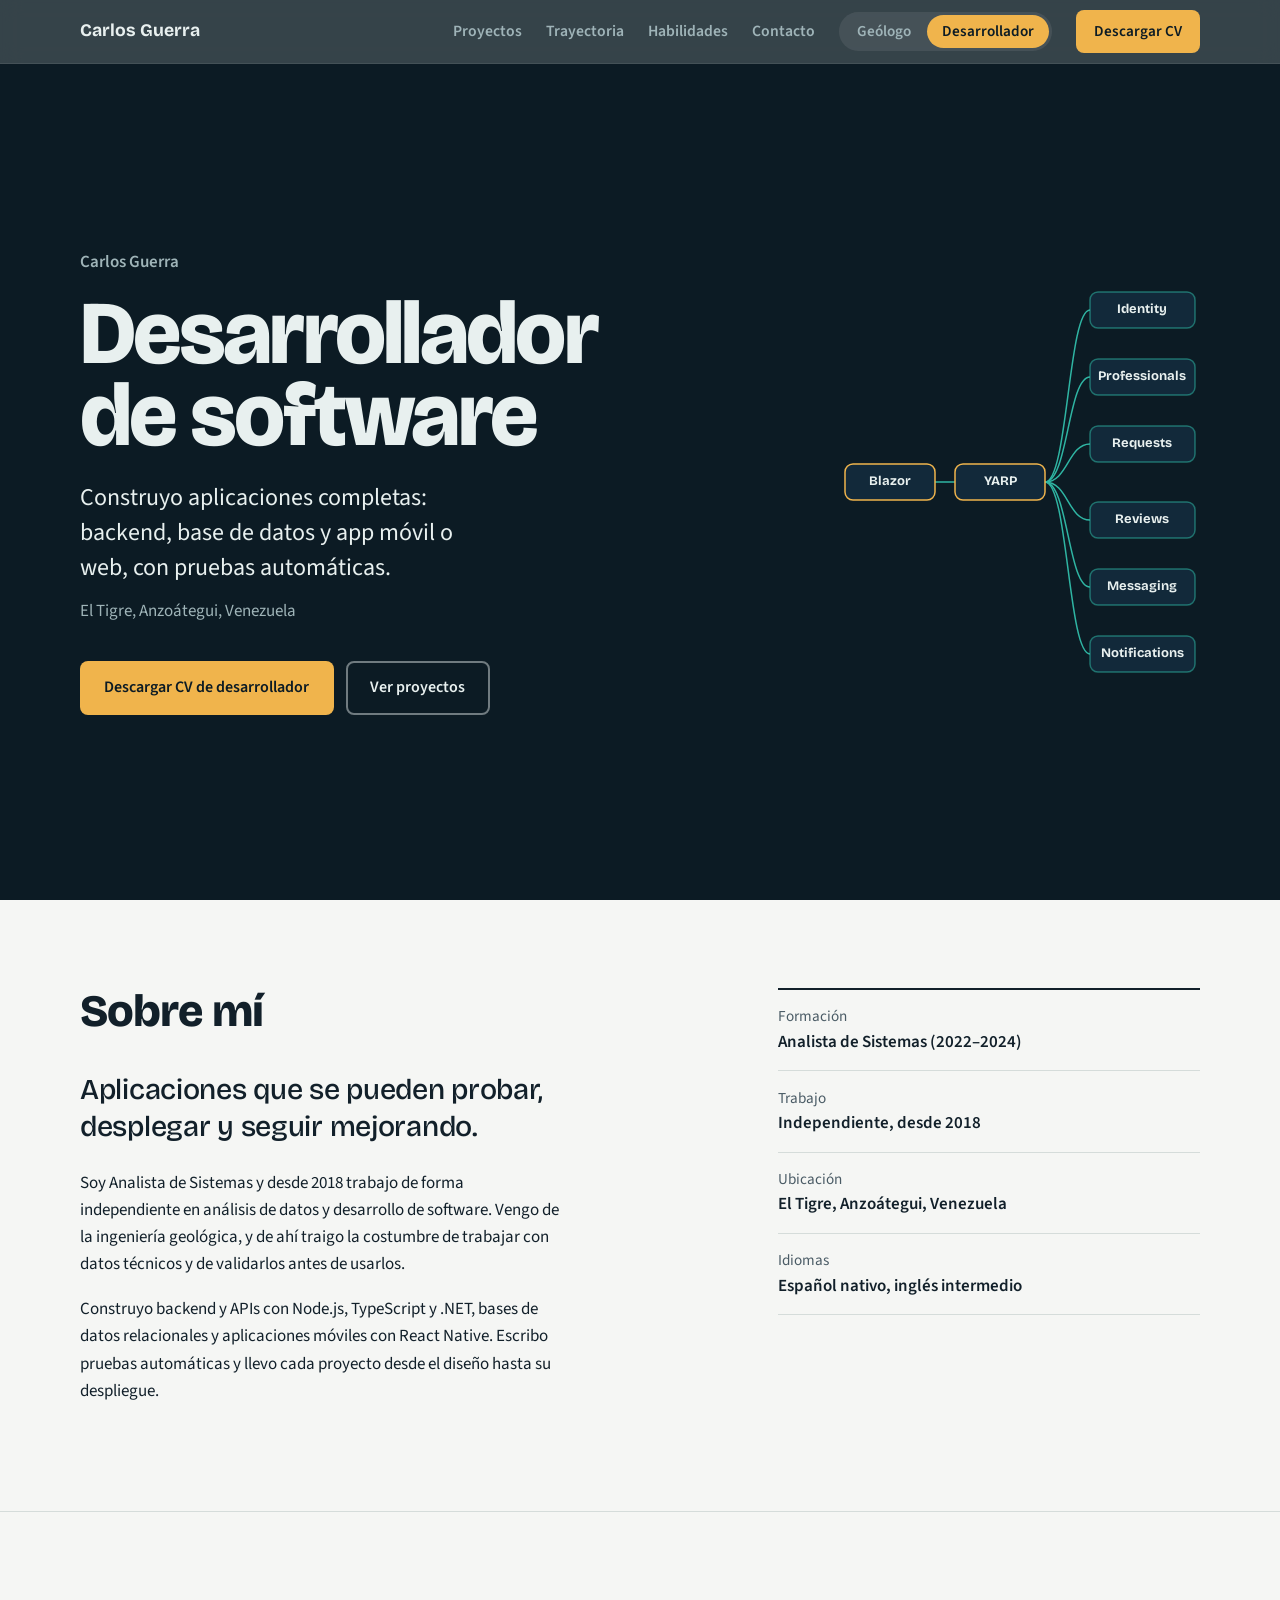
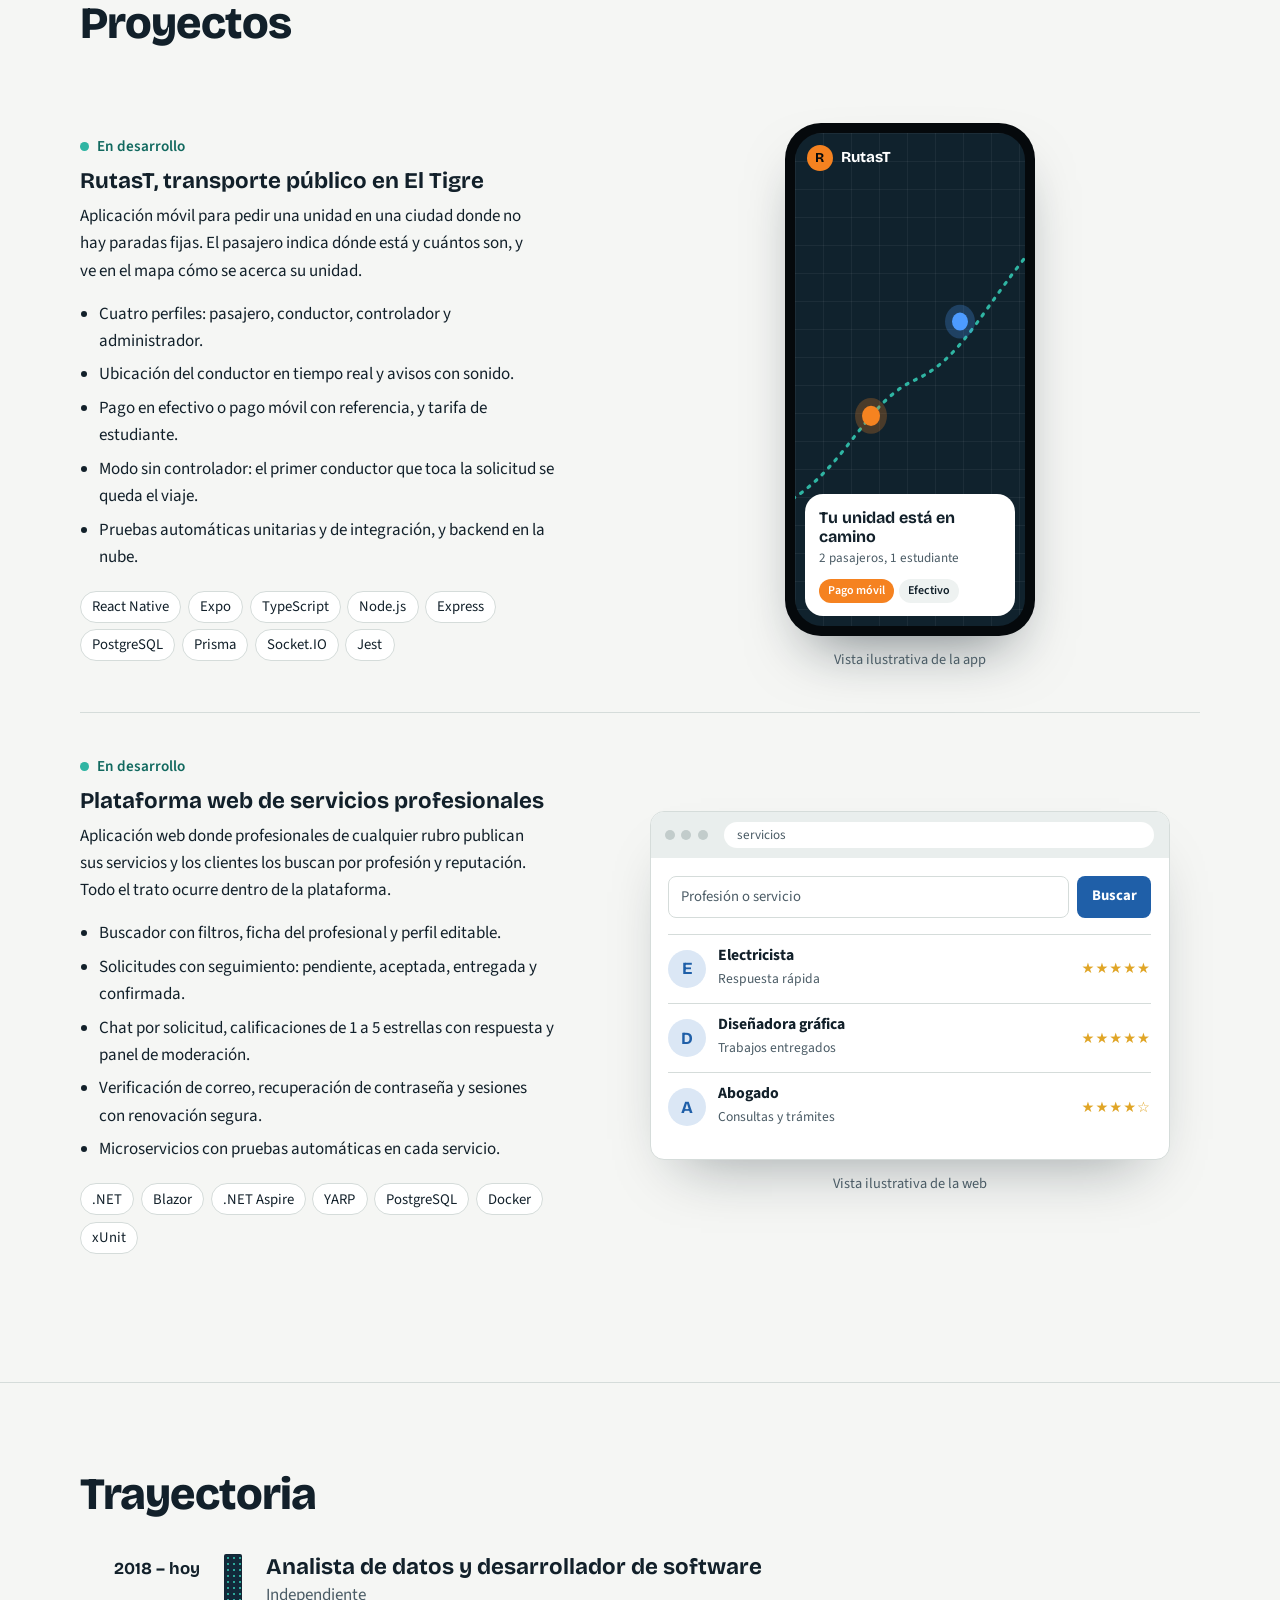
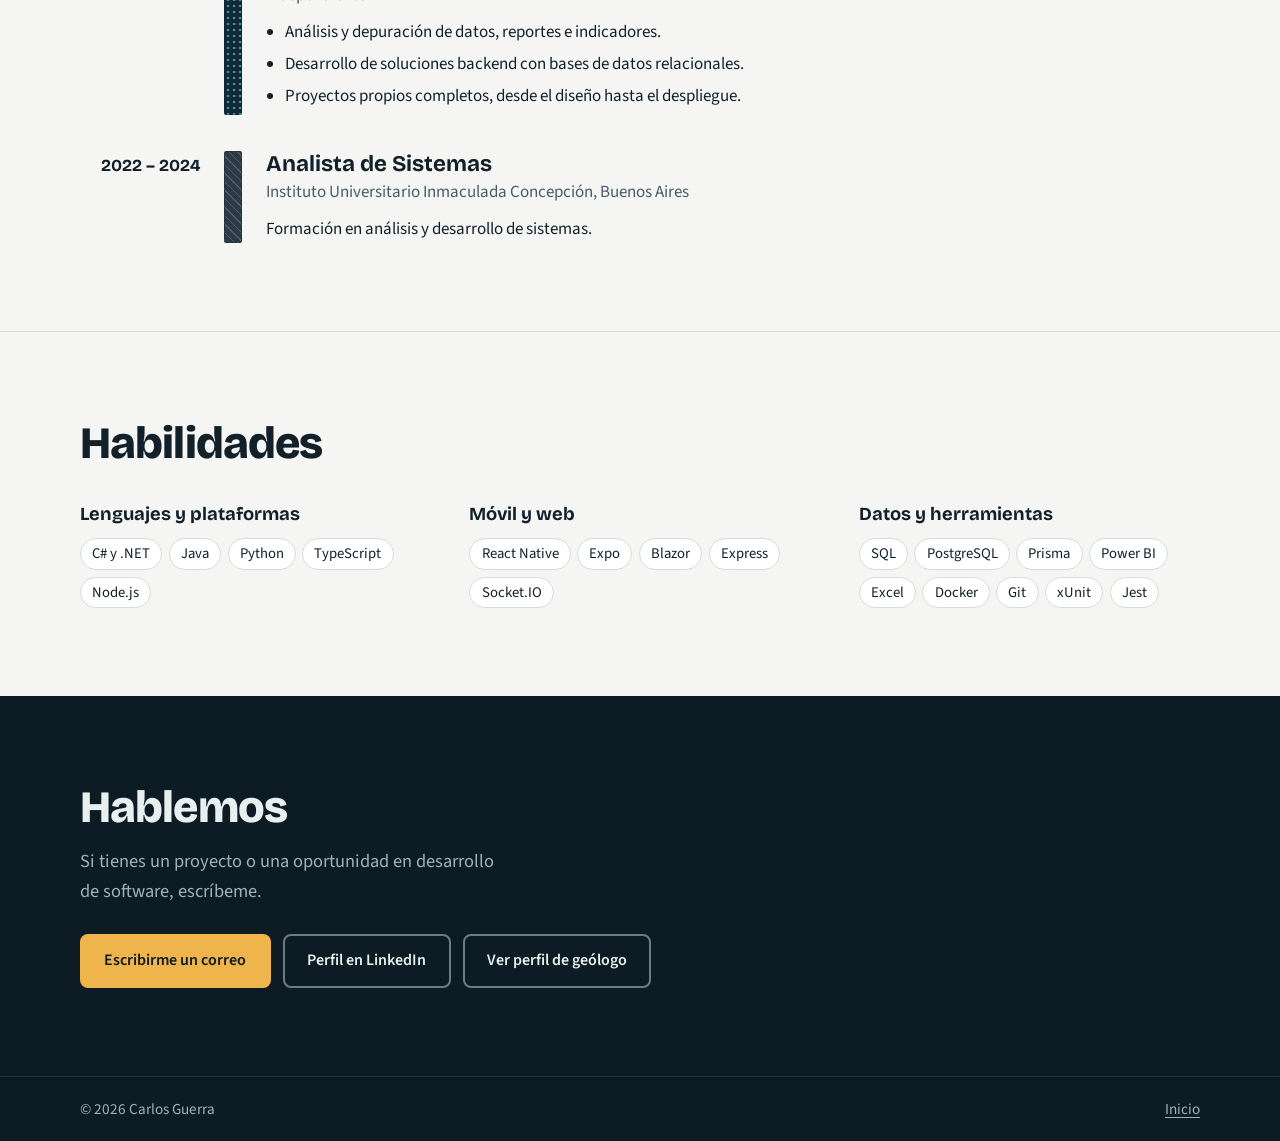
==== developer.html @ ad32f5cf "My site web" ====
<!DOCTYPE html>
<html lang="es">
<head>
  <meta charset="utf-8">
  <meta name="viewport" content="width=device-width, initial-scale=1">
  <title>Carlos Guerra · Desarrollador de software</title>
  <meta name="description" content="Perfil de Carlos Guerra, Analista de Sistemas y desarrollador de software: aplicaciones completas con backend, base de datos y app móvil o web.">
  <meta name="theme-color" content="#0c1b24">

  <link rel="preconnect" href="https://fonts.googleapis.com">
  <link rel="preconnect" href="https://fonts.gstatic.com" crossorigin>
  <link href="https://fonts.googleapis.com/css2?family=Bricolage+Grotesque:opsz,wght@12..96,500;12..96,700;12..96,800&family=Source+Sans+3:ital,wght@0,400;0,600;1,400&display=swap" rel="stylesheet">
  <link rel="stylesheet" href="styles.css">
</head>

<body>
  <header class="site-header">
    <div class="wrap">
      <a class="brand" href="index.html">Carlos Guerra</a>
      <div class="header-right">
        <div class="page-links">
          <a class="nav-link" href="#proyectos">Proyectos</a>
          <a class="nav-link" href="#experiencia">Trayectoria</a>
          <a class="nav-link" href="#habilidades">Habilidades</a>
          <a class="nav-link" href="#contacto">Contacto</a>
        </div>
        <nav class="profile-switch" aria-label="Perfiles">
          <a href="geologist.html">Geólogo</a>
          <a href="developer.html" aria-current="page">Desarrollador</a>
        </nav>
        <a class="btn btn-amber btn-small" href="Carlos_Guerra_CV_Developer.pdf" download>Descargar CV</a>
      </div>
    </div>
  </header>

  <main>
    <div class="hero">
      <div class="wrap">
        <div>
          <p class="name-line">Carlos Guerra</p>
          <h1 class="role">Desarrollador de software</h1>
          <p class="lead">Construyo aplicaciones completas: backend, base de datos y app móvil o web, con pruebas automáticas.</p>
          <p class="place">El Tigre, Anzoátegui, Venezuela</p>
          <div class="actions">
            <a class="btn btn-amber" href="Carlos_Guerra_CV_Developer.pdf" download>Descargar CV de desarrollador</a>
            <a class="btn btn-outline-deep" href="#proyectos">Ver proyectos</a>
          </div>
        </div>

        <!-- Decorative sketch of the services platform: web client, gateway and microservices. -->
        <div class="visual" aria-hidden="true">
          <svg viewBox="0 0 360 420" role="presentation" focusable="false">
            <path class="draw link d1" pathLength="1" d="M95 210 L115 210"/>
            <path class="draw link d1" pathLength="1" d="M205 210 C 228 210, 228 38, 250 38"/>
            <path class="draw link d2" pathLength="1" d="M205 210 C 228 210, 228 105, 250 105"/>
            <path class="draw link d3" pathLength="1" d="M205 210 C 228 210, 228 172, 250 172"/>
            <path class="draw link d4" pathLength="1" d="M205 210 C 228 210, 228 248, 250 248"/>
            <path class="draw link d5" pathLength="1" d="M205 210 C 228 210, 228 315, 250 315"/>
            <path class="draw link d6" pathLength="1" d="M205 210 C 228 210, 228 382, 250 382"/>

            <g class="arch-node edge-node"><rect x="5" y="192" width="90" height="36" rx="8"/><text x="50" y="210">Blazor</text></g>
            <g class="arch-node edge-node"><rect x="115" y="192" width="90" height="36" rx="8"/><text x="160" y="210">YARP</text></g>

            <g class="arch-node"><rect x="250" y="20" width="105" height="36" rx="8"/><text x="302" y="38">Identity</text></g>
            <g class="arch-node"><rect x="250" y="87" width="105" height="36" rx="8"/><text x="302" y="105">Professionals</text></g>
            <g class="arch-node"><rect x="250" y="154" width="105" height="36" rx="8"/><text x="302" y="172">Requests</text></g>
            <g class="arch-node"><rect x="250" y="230" width="105" height="36" rx="8"/><text x="302" y="248">Reviews</text></g>
            <g class="arch-node"><rect x="250" y="297" width="105" height="36" rx="8"/><text x="302" y="315">Messaging</text></g>
            <g class="arch-node"><rect x="250" y="364" width="105" height="36" rx="8"/><text x="302" y="382">Notifications</text></g>
          </svg>
        </div>
      </div>
    </div>

    <div class="on-light">
      <section aria-labelledby="about-title">
        <div class="wrap about-grid">
          <div class="about-text">
            <h2 id="about-title">Sobre mí</h2>
            <p class="big">Aplicaciones que se pueden probar, desplegar y seguir mejorando.</p>
            <p>Soy Analista de Sistemas y desde 2018 trabajo de forma independiente en análisis de datos y desarrollo de software. Vengo de la ingeniería geológica, y de ahí traigo la costumbre de trabajar con datos técnicos y de validarlos antes de usarlos.</p>
            <p>Construyo backend y APIs con Node.js, TypeScript y .NET, bases de datos relacionales y aplicaciones móviles con React Native. Escribo pruebas automáticas y llevo cada proyecto desde el diseño hasta su despliegue.</p>
          </div>
          <dl class="facts">
            <div><dt>Formación</dt><dd>Analista de Sistemas (2022–2024)</dd></div>
            <div><dt>Trabajo</dt><dd>Independiente, desde 2018</dd></div>
            <div><dt>Ubicación</dt><dd>El Tigre, Anzoátegui, Venezuela</dd></div>
            <div><dt>Idiomas</dt><dd>Español nativo, inglés intermedio</dd></div>
          </dl>
        </div>
      </section>

      <section id="proyectos" aria-labelledby="projects-title">
        <div class="wrap">
          <h2 id="projects-title">Proyectos</h2>

          <article class="project">
            <div class="project-body">
              <span class="status">En desarrollo</span>
              <h3>RutasT, transporte público en El Tigre</h3>
              <p>Aplicación móvil para pedir una unidad en una ciudad donde no hay paradas fijas. El pasajero indica dónde está y cuántos son, y ve en el mapa cómo se acerca su unidad.</p>
              <ul class="points">
                <li>Cuatro perfiles: pasajero, conductor, controlador y administrador.</li>
                <li>Ubicación del conductor en tiempo real y avisos con sonido.</li>
                <li>Pago en efectivo o pago móvil con referencia, y tarifa de estudiante.</li>
                <li>Modo sin controlador: el primer conductor que toca la solicitud se queda el viaje.</li>
                <li>Pruebas automáticas unitarias y de integración, y backend en la nube.</li>
              </ul>
              <ul class="chips" aria-label="Tecnologías">
                <li>React Native</li><li>Expo</li><li>TypeScript</li><li>Node.js</li><li>Express</li><li>PostgreSQL</li><li>Prisma</li><li>Socket.IO</li><li>Jest</li>
              </ul>
            </div>

            <figure class="project-visual">
              <div class="phone" aria-hidden="true">
                <div class="phone-screen">
                  <div class="phone-map">
                    <svg viewBox="0 0 230 440" preserveAspectRatio="none">
                      <path d="M-10 330 C 50 300, 70 240, 120 220 S 190 150, 250 90" fill="none" stroke="#2fb5a3" stroke-width="3" stroke-dasharray="2 7" stroke-linecap="round"/>
                      <circle cx="76" cy="252" r="9" fill="#f58220"/>
                      <circle cx="76" cy="252" r="16" fill="#f58220" fill-opacity="0.25"/>
                      <circle cx="165" cy="168" r="8" fill="#4d9bff"/>
                      <circle cx="165" cy="168" r="15" fill="#4d9bff" fill-opacity="0.25"/>
                    </svg>
                  </div>
                  <div class="phone-top"><b>R</b> RutasT</div>
                  <div class="phone-card">
                    <strong>Tu unidad está en camino</strong>
                    <span>2 pasajeros, 1 estudiante</span>
                    <div class="phone-pay"><i class="on">Pago móvil</i><i>Efectivo</i></div>
                  </div>
                </div>
              </div>
              <figcaption>Vista ilustrativa de la app</figcaption>
            </figure>
          </article>

          <article class="project flip">
            <div class="project-body">
              <span class="status">En desarrollo</span>
              <h3>Plataforma web de servicios profesionales</h3>
              <p>Aplicación web donde profesionales de cualquier rubro publican sus servicios y los clientes los buscan por profesión y reputación. Todo el trato ocurre dentro de la plataforma.</p>
              <ul class="points">
                <li>Buscador con filtros, ficha del profesional y perfil editable.</li>
                <li>Solicitudes con seguimiento: pendiente, aceptada, entregada y confirmada.</li>
                <li>Chat por solicitud, calificaciones de 1 a 5 estrellas con respuesta y panel de moderación.</li>
                <li>Verificación de correo, recuperación de contraseña y sesiones con renovación segura.</li>
                <li>Microservicios con pruebas automáticas en cada servicio.</li>
              </ul>
              <ul class="chips" aria-label="Tecnologías">
                <li>.NET</li><li>Blazor</li><li>.NET Aspire</li><li>YARP</li><li>PostgreSQL</li><li>Docker</li><li>xUnit</li>
              </ul>
            </div>

            <figure class="project-visual">
              <div class="browser" aria-hidden="true">
                <div class="browser-bar"><i></i><i></i><i></i><span>servicios</span></div>
                <div class="browser-body">
                  <div class="search-row"><div>Profesión o servicio</div><b>Buscar</b></div>
                  <div class="result"><span class="avatar">E</span><div><strong>Electricista</strong><small>Respuesta rápida</small></div><span class="stars">★★★★★</span></div>
                  <div class="result"><span class="avatar">D</span><div><strong>Diseñadora gráfica</strong><small>Trabajos entregados</small></div><span class="stars">★★★★★</span></div>
                  <div class="result"><span class="avatar">A</span><div><strong>Abogado</strong><small>Consultas y trámites</small></div><span class="stars">★★★★☆</span></div>
                </div>
              </div>
              <figcaption>Vista ilustrativa de la web</figcaption>
            </figure>
          </article>
        </div>
      </section>

      <section id="experiencia" aria-labelledby="experience-title">
        <div class="wrap">
          <h2 id="experience-title">Trayectoria</h2>
          <div class="log">

            <div class="stratum">
              <div class="years">2018 – hoy</div>
              <div class="band code" aria-hidden="true"></div>
              <div class="content">
                <h3>Analista de datos y desarrollador de software</h3>
                <p class="org">Independiente</p>
                <ul>
                  <li>Análisis y depuración de datos, reportes e indicadores.</li>
                  <li>Desarrollo de soluciones backend con bases de datos relacionales.</li>
                  <li>Proyectos propios completos, desde el diseño hasta el despliegue.</li>
                </ul>
              </div>
            </div>

            <div class="stratum">
              <div class="years">2022 – 2024</div>
              <div class="band basalt" aria-hidden="true"></div>
              <div class="content">
                <h3>Analista de Sistemas</h3>
                <p class="org">Instituto Universitario Inmaculada Concepción, Buenos Aires</p>
                <p class="note">Formación en análisis y desarrollo de sistemas.</p>
              </div>
            </div>

          </div>
        </div>
      </section>

      <section id="habilidades" aria-labelledby="skills-title">
        <div class="wrap">
          <h2 id="skills-title">Habilidades</h2>
          <div class="skills">
            <div>
              <h3>Lenguajes y plataformas</h3>
              <ul class="chips">
                <li>C# y .NET</li><li>Java</li><li>Python</li><li>TypeScript</li><li>Node.js</li>
              </ul>
            </div>
            <div>
              <h3>Móvil y web</h3>
              <ul class="chips">
                <li>React Native</li><li>Expo</li><li>Blazor</li><li>Express</li><li>Socket.IO</li>
              </ul>
            </div>
            <div>
              <h3>Datos y herramientas</h3>
              <ul class="chips">
                <li>SQL</li><li>PostgreSQL</li><li>Prisma</li><li>Power BI</li><li>Excel</li><li>Docker</li><li>Git</li><li>xUnit</li><li>Jest</li>
              </ul>
            </div>
          </div>
        </div>
      </section>
    </div>

    <section id="contacto" class="contact" aria-labelledby="contact-title">
      <div class="wrap">
        <h2 id="contact-title">Hablemos</h2>
        <p>Si tienes un proyecto o una oportunidad en desarrollo de software, escríbeme.</p>
        <div class="actions">
          <!-- The address is assembled by site.js so it is not written in plain text in the page. -->
          <a class="btn btn-amber" id="email-link" href="#contacto">Escribirme un correo</a>
          <a class="btn btn-outline-deep" href="https://www.linkedin.com/in/carlos-guerra-80234920" rel="noopener" target="_blank">Perfil en LinkedIn</a>
          <a class="btn btn-outline-deep" href="geologist.html">Ver perfil de geólogo</a>
        </div>
      </div>
    </section>
  </main>

  <footer>
    <div class="wrap">
      <span>© <span id="current-year"></span> Carlos Guerra</span>
      <a href="index.html">Inicio</a>
    </div>
  </footer>

  <script>
// Build the mailto link from parts so the address is not exposed as plain text.
(function () {
  var link = document.getElementById("email-link");
  if (link) {
    var user = "carlosjguerrab";
    var domain = "gmail.com";
    link.href = "mailto:" + user + "@" + domain;
  }

  var year = document.getElementById("current-year");
  if (year) {
    year.textContent = new Date().getFullYear();
  }
})();
  </script>
</body>
</html>
---- styles.css ----
/* ---------- Design tokens ---------- */
:root {
  --deep: #0c1b24;
  --deep-2: #12293a;
  --on-deep: #e8f0ef;
  --on-deep-soft: #9fb4b8;

  --paper: #f5f6f4;
  --surface: #ffffff;
  --ink: #12202a;
  --ink-soft: #4a5b65;
  --line: #d5dcda;

  --teal: #2fb5a3;
  --teal-ink: #11695f;
  --amber: #f0b44c;

  --sandstone: #c9ad6a;
  --shale: #5d6f79;
  --limestone: #8fb8b1;

  --font-display: "Bricolage Grotesque", "Segoe UI", system-ui, sans-serif;
  --font-body: "Source Sans 3", "Segoe UI", system-ui, sans-serif;

  --max-width: 1120px;
  --header-height: 64px;
}

*, *::before, *::after { box-sizing: border-box; }
html { scroll-behavior: smooth; scroll-padding-top: calc(var(--header-height) + 12px); }

body {
  margin: 0;
  background: var(--paper);
  color: var(--ink);
  font-family: var(--font-body);
  font-size: 1.0625rem;
  line-height: 1.6;
}

img, svg { max-width: 100%; }
a { color: var(--teal-ink); text-underline-offset: 3px; }
a:hover { color: var(--ink); }

:focus-visible { outline: 3px solid var(--amber); outline-offset: 3px; border-radius: 4px; }
.on-light :focus-visible { outline-color: var(--teal-ink); }

.wrap { width: min(var(--max-width), 100% - 2.5rem); margin-inline: auto; }

/* ---------- Header ---------- */
.site-header {
  position: sticky;
  top: 0;
  z-index: 20;
  height: var(--header-height);
  background: rgba(12, 27, 36, 0.82);
  backdrop-filter: blur(10px);
  -webkit-backdrop-filter: blur(10px);
  border-bottom: 1px solid rgba(255, 255, 255, 0.08);
}
.site-header .wrap {
  height: 100%;
  display: flex;
  align-items: center;
  justify-content: space-between;
  gap: 1.25rem;
}
.brand {
  font-family: var(--font-display);
  font-weight: 700;
  font-size: 1.1rem;
  color: var(--on-deep);
  text-decoration: none;
}
.header-right { display: flex; align-items: center; gap: 1.5rem; }
.site-header .nav-link { color: var(--on-deep-soft); text-decoration: none; font-weight: 600; font-size: 0.98rem; }
.site-header .nav-link:hover { color: var(--on-deep); }
.page-links { display: flex; gap: 1.5rem; }

/* Profile switch */
.profile-switch {
  display: inline-flex;
  padding: 3px;
  border-radius: 999px;
  background: rgba(255, 255, 255, 0.08);
}
.profile-switch a {
  padding: 0.3rem 0.95rem;
  border-radius: 999px;
  color: var(--on-deep-soft);
  text-decoration: none;
  font-weight: 600;
  font-size: 0.95rem;
}
.profile-switch a:hover { color: var(--on-deep); }
.profile-switch a[aria-current="page"] { background: var(--amber); color: var(--deep); }

/* ---------- Buttons ---------- */
.btn {
  display: inline-block;
  padding: 0.75rem 1.4rem;
  border-radius: 8px;
  font-weight: 600;
  font-family: inherit;
  font-size: 1rem;
  text-decoration: none;
  border: 2px solid transparent;
  cursor: pointer;
}
.btn-amber { background: var(--amber); color: var(--deep); }
.btn-amber:hover { background: #ffd488; color: var(--deep); }
.btn-outline-deep { border-color: rgba(232, 240, 239, 0.45); color: var(--on-deep); background: transparent; }
.btn-outline-deep:hover { border-color: var(--on-deep); color: var(--on-deep); background: rgba(255, 255, 255, 0.07); }
.btn-small { padding: 0.45rem 1rem; font-size: 0.95rem; }

.actions { display: flex; flex-wrap: wrap; gap: 0.75rem; }

/* ---------- Hero ---------- */
.hero { background: var(--deep); color: var(--on-deep); overflow: hidden; }
.hero .wrap {
  min-height: calc(100vh - var(--header-height));
  min-height: calc(100svh - var(--header-height));
  display: grid;
  grid-template-columns: minmax(0, 1.15fr) minmax(0, 0.85fr);
  gap: 2rem 3rem;
  align-items: center;
  padding-block: 3rem;
}
.hero h1 {
  font-family: var(--font-display);
  font-weight: 800;
  font-size: clamp(3.2rem, 9.5vw, 7.2rem);
  line-height: 0.92;
  letter-spacing: -0.03em;
  margin: 0 0 1.5rem;
}
.hero h1.role {
  font-size: clamp(2.6rem, 7.5vw, 5.6rem);
}
.hero .lead {
  font-size: clamp(1.2rem, 2.3vw, 1.5rem);
  line-height: 1.45;
  max-width: 32ch;
  margin: 0 0 0.75rem;
}
.hero .place { color: var(--on-deep-soft); margin: 0 0 2.25rem; }
.hero .name-line { color: var(--on-deep-soft); font-weight: 600; margin: 0 0 1rem; }

/* Drawn-once lines, used by the well log and the architecture sketch */
.draw {
  fill: none;
  stroke-width: 2;
  stroke-linejoin: round;
  stroke-linecap: round;
  stroke-dasharray: 1;
  stroke-dashoffset: 1;
  animation: draw-line 3.2s cubic-bezier(.4, .1, .2, 1) forwards;
}
@keyframes draw-line { to { stroke-dashoffset: 0; } }

/* Well log drawing */
.visual { justify-self: end; width: min(100%, 360px); }
.visual svg { width: 100%; height: auto; display: block; }
.draw.gr { stroke: var(--teal); }
.draw.res { stroke: var(--amber); animation-delay: 0.5s; }

/* Architecture sketch */
.arch-node rect { fill: var(--deep-2); stroke: rgba(47, 181, 163, 0.55); stroke-width: 1.5; }
.arch-node text { fill: var(--on-deep); font-family: var(--font-display); font-weight: 700; font-size: 13px; text-anchor: middle; dominant-baseline: middle; }
.arch-node.edge-node rect { stroke: var(--amber); }
.draw.link { stroke: var(--teal); stroke-width: 1.5; animation-duration: 1.6s; }
.draw.d1 { animation-delay: 0.2s; }
.draw.d2 { animation-delay: 0.45s; }
.draw.d3 { animation-delay: 0.7s; }
.draw.d4 { animation-delay: 0.95s; }
.draw.d5 { animation-delay: 1.2s; }
.draw.d6 { animation-delay: 1.45s; }

/* ---------- Landing: profile choice ---------- */
.landing .wrap.landing-hero {
  min-height: calc(100vh - var(--header-height));
  min-height: calc(100svh - var(--header-height));
  display: flex;
  flex-direction: column;
  align-items: stretch;
  justify-content: center;
  gap: 2.75rem;
  padding-block: 3rem;
}
.choices { display: grid; grid-template-columns: repeat(2, minmax(0, 1fr)); gap: 1.25rem; }
.choice {
  position: relative;
  display: grid;
  grid-template-columns: 14px minmax(0, 1fr);
  gap: 0 1.25rem;
  padding: 1.5rem 1.5rem 1.5rem 1.25rem;
  border: 1px solid rgba(255, 255, 255, 0.14);
  border-radius: 14px;
  background: rgba(255, 255, 255, 0.03);
  color: var(--on-deep);
  text-decoration: none;
}
.choice:hover { border-color: var(--amber); background: rgba(255, 255, 255, 0.06); color: var(--on-deep); }
.choice h2 { font-size: 1.7rem; margin: 0 0 0.5rem; letter-spacing: -0.01em; }
.choice p { margin: 0 0 1rem; color: var(--on-deep-soft); max-width: 38ch; }
.choice .go { font-weight: 600; color: var(--amber); }
.choice-band { border-radius: 3px; border: 1px solid rgba(232, 240, 239, 0.35); }
.choice-band.geo {
  background-color: var(--sandstone);
  background-image:
    radial-gradient(rgba(18, 32, 42, 0.5) 1px, transparent 1.4px),
    linear-gradient(180deg, transparent 0 40%, rgba(93, 111, 121, 0.9) 40% 62%, transparent 62%);
  background-size: 6px 6px, 100% 100%;
}
.choice-band.dev {
  background-color: var(--deep-2);
  background-image:
    radial-gradient(rgba(47, 181, 163, 0.85) 1.2px, transparent 1.6px);
  background-size: 7px 7px;
}

/* ---------- Sections ---------- */
.on-light { background: var(--paper); }
section { padding-block: clamp(3rem, 7vw, 5.5rem); }
section + section { border-top: 1px solid var(--line); }

h2 {
  font-family: var(--font-display);
  font-weight: 800;
  font-size: clamp(1.9rem, 4.5vw, 2.8rem);
  line-height: 1.05;
  letter-spacing: -0.02em;
  margin: 0 0 2.25rem;
}
h3 {
  font-family: var(--font-display);
  font-weight: 700;
  font-size: 1.4rem;
  line-height: 1.2;
  margin: 0 0 0.5rem;
}

/* About */
.about-grid { display: grid; grid-template-columns: minmax(0, 1.5fr) minmax(0, 1fr); gap: 2.5rem 4rem; align-items: start; }
.about-text p { margin: 0 0 1.1rem; max-width: 60ch; }
.about-text p.big { font-family: var(--font-display); font-weight: 500; font-size: clamp(1.35rem, 2.6vw, 1.8rem); line-height: 1.3; letter-spacing: -0.01em; max-width: 30ch; margin-bottom: 1.5rem; }
.facts { margin: 0; border-top: 2px solid var(--ink); }
.facts div { padding: 0.9rem 0; border-bottom: 1px solid var(--line); }
.facts dt { color: var(--ink-soft); font-size: 0.95rem; }
.facts dd { margin: 0; font-weight: 600; }

/* Projects */
.project { display: grid; grid-template-columns: minmax(0, 0.9fr) minmax(0, 1.1fr); gap: 2.5rem 4rem; align-items: center; padding-block: 2.5rem; }
.project + .project { border-top: 1px solid var(--line); }
.project.flip .project-visual { order: 2; }
.status { display: inline-flex; align-items: center; gap: 0.5rem; font-weight: 600; font-size: 0.95rem; color: var(--teal-ink); margin-bottom: 0.6rem; }
.status::before { content: ""; width: 0.55rem; height: 0.55rem; border-radius: 50%; background: var(--teal); }
.project-body p { margin: 0 0 1rem; max-width: 56ch; }
.project-body ul.points { margin: 0 0 1.25rem; padding-left: 1.2rem; }
.project-body ul.points li { margin-bottom: 0.4rem; }
.chips { list-style: none; margin: 0; padding: 0; display: flex; flex-wrap: wrap; gap: 0.4rem; }
.chips li { padding: 0.2rem 0.7rem; border: 1px solid var(--line); border-radius: 999px; font-size: 0.92rem; background: var(--surface); }

.project-visual { margin: 0; display: flex; flex-direction: column; align-items: center; gap: 0.75rem; }
.project-visual figcaption { color: var(--ink-soft); font-size: 0.9rem; }

/* Phone mockup (RutasT) */
.phone {
  width: 250px;
  aspect-ratio: 9 / 18.5;
  background: #05090c;
  border-radius: 36px;
  padding: 10px;
  box-shadow: 0 30px 60px -25px rgba(12, 27, 36, 0.55);
}
.phone-screen { position: relative; height: 100%; border-radius: 27px; overflow: hidden; background: #10222d; }
.phone-map {
  position: absolute; inset: 0;
  background-image:
    linear-gradient(rgba(255,255,255,0.05) 1px, transparent 1px),
    linear-gradient(90deg, rgba(255,255,255,0.05) 1px, transparent 1px);
  background-size: 28px 28px;
}
.phone-map svg { position: absolute; inset: 0; width: 100%; height: 100%; }
.phone-card {
  position: absolute; left: 10px; right: 10px; bottom: 10px;
  background: #fff; color: #12202a; border-radius: 18px; padding: 0.85rem 0.9rem;
}
.phone-card strong { display: block; font-family: var(--font-display); font-size: 1rem; line-height: 1.2; }
.phone-card span { display: block; font-size: 0.82rem; color: #4a5b65; margin: 0.15rem 0 0.6rem; }
.phone-pay { display: flex; gap: 0.35rem; }
.phone-pay i { font-style: normal; font-size: 0.75rem; font-weight: 600; padding: 0.15rem 0.55rem; border-radius: 999px; background: #eef2f1; }
.phone-pay i.on { background: #f58220; color: #fff; }
.phone-top { position: absolute; top: 12px; left: 12px; right: 12px; display: flex; align-items: center; gap: 0.5rem; color: #fff; font-family: var(--font-display); font-weight: 700; font-size: 0.95rem; }
.phone-top b { display: grid; place-items: center; width: 26px; height: 26px; border-radius: 50%; background: #f58220; color: #05090c; font-size: 0.85rem; }

/* Browser mockup (services platform) */
.browser { width: 100%; max-width: 520px; background: var(--surface); border: 1px solid var(--line); border-radius: 14px; overflow: hidden; box-shadow: 0 30px 60px -30px rgba(12, 27, 36, 0.4); }
.browser-bar { display: flex; align-items: center; gap: 0.4rem; padding: 0.65rem 0.9rem; background: #e9eeed; }
.browser-bar i { width: 10px; height: 10px; border-radius: 50%; background: #c2cccb; }
.browser-bar span { margin-left: 0.6rem; flex: 1; font-size: 0.82rem; color: var(--ink-soft); background: #fff; border-radius: 999px; padding: 0.15rem 0.8rem; }
.browser-body { padding: 1.1rem; }
.search-row { display: flex; gap: 0.5rem; margin-bottom: 1rem; }
.search-row div { flex: 1; border: 1px solid var(--line); border-radius: 8px; padding: 0.5rem 0.75rem; font-size: 0.92rem; color: var(--ink-soft); }
.search-row b { background: #1f5fa8; color: #fff; border-radius: 8px; padding: 0.5rem 0.9rem; font-size: 0.92rem; }
.result { display: flex; align-items: center; gap: 0.75rem; padding: 0.7rem 0; border-top: 1px solid var(--line); }
.avatar { flex: none; width: 38px; height: 38px; border-radius: 50%; background: #dbe7f5; color: #1f5fa8; display: grid; place-items: center; font-weight: 700; font-family: var(--font-display); }
.result strong { display: block; font-size: 0.98rem; line-height: 1.2; }
.result small { color: var(--ink-soft); font-size: 0.85rem; }
.stars { margin-left: auto; color: #e0a526; letter-spacing: 1px; font-size: 0.9rem; white-space: nowrap; }

/* Career log: newest on top, oldest at depth */
.log { display: grid; }
.stratum { display: grid; grid-template-columns: 7.5rem 1.1rem minmax(0, 1fr); gap: 0 1.5rem; padding-bottom: 2.25rem; }
.stratum:last-child { padding-bottom: 0; }
.stratum .years { font-family: var(--font-display); font-weight: 700; font-size: 1.05rem; padding-top: 0.15rem; text-align: right; }
.band { border-radius: 2px; border: 1px solid rgba(18, 32, 42, 0.35); }
.band.basalt { background-color: #2b3a44; background-image: repeating-linear-gradient(45deg, rgba(255,255,255,0.18) 0 1px, transparent 1px 6px); }
.band.limestone { background-color: var(--limestone); background-image: repeating-linear-gradient(0deg, rgba(18,32,42,0.35) 0 1px, transparent 1px 9px), repeating-linear-gradient(90deg, rgba(18,32,42,0.35) 0 1px, transparent 1px 12px); }
.band.sandstone { background-color: var(--sandstone); background-image: radial-gradient(rgba(18,32,42,0.45) 1px, transparent 1.4px); background-size: 6px 6px; }
.band.shale { background-color: var(--shale); background-image: repeating-linear-gradient(0deg, rgba(255,255,255,0.35) 0 1px, transparent 1px 5px); }
.band.code { background-color: var(--deep-2); background-image: radial-gradient(rgba(47,181,163,0.9) 1.1px, transparent 1.5px); background-size: 6px 6px; }
.stratum h3 { margin-bottom: 0.1rem; }
.stratum .org { color: var(--ink-soft); margin: 0 0 0.6rem; }
.stratum ul { margin: 0; padding-left: 1.2rem; max-width: 64ch; }
.stratum li { margin-bottom: 0.3rem; }
.stratum p.note { margin: 0; max-width: 64ch; }

/* Skills */
.skills { display: grid; grid-template-columns: repeat(auto-fit, minmax(260px, 1fr)); gap: 2.25rem 3rem; }
.skills h3 { font-size: 1.15rem; margin-bottom: 0.8rem; }

/* Contact */
.contact { background: var(--deep); color: var(--on-deep); border-top: 0; }
.contact h2 { margin-bottom: 1rem; }
.contact p { color: var(--on-deep-soft); max-width: 46ch; font-size: 1.15rem; margin: 0 0 1.75rem; }

footer { background: var(--deep); color: var(--on-deep-soft); border-top: 1px solid rgba(255,255,255,0.1); padding-block: 1.25rem; font-size: 0.95rem; }
footer .wrap { display: flex; flex-wrap: wrap; gap: 0.5rem 1.5rem; justify-content: space-between; }
footer a { color: var(--on-deep-soft); }
footer a:hover { color: var(--on-deep); }

/* ---------- Small screens ---------- */
@media (max-width: 860px) {
  .hero .wrap { grid-template-columns: 1fr; min-height: 0; padding-block: 2.5rem 3rem; }
  .visual { justify-self: start; width: min(100%, 280px); }
  .about-grid, .project { grid-template-columns: 1fr; }
  .project.flip .project-visual { order: 0; }
  .page-links, .header-right .btn { display: none; }
  .choices { grid-template-columns: 1fr; }
  .landing .wrap.landing-hero { min-height: 0; }
}
@media (max-width: 720px) {
  .stratum { grid-template-columns: 1.1rem minmax(0, 1fr); gap: 0 1rem; }
  .stratum .years { grid-column: 2; grid-row: 1; text-align: left; }
  .stratum .band { grid-column: 1; grid-row: 1 / span 2; }
  .stratum .content { grid-column: 2; grid-row: 2; }
}
@media (max-width: 420px) {
  .brand { font-size: 1rem; }
  .profile-switch a { padding: 0.3rem 0.7rem; font-size: 0.9rem; }
}

@media (prefers-reduced-motion: reduce) {
  html { scroll-behavior: auto; }
  .draw { animation: none; stroke-dashoffset: 0; }
}
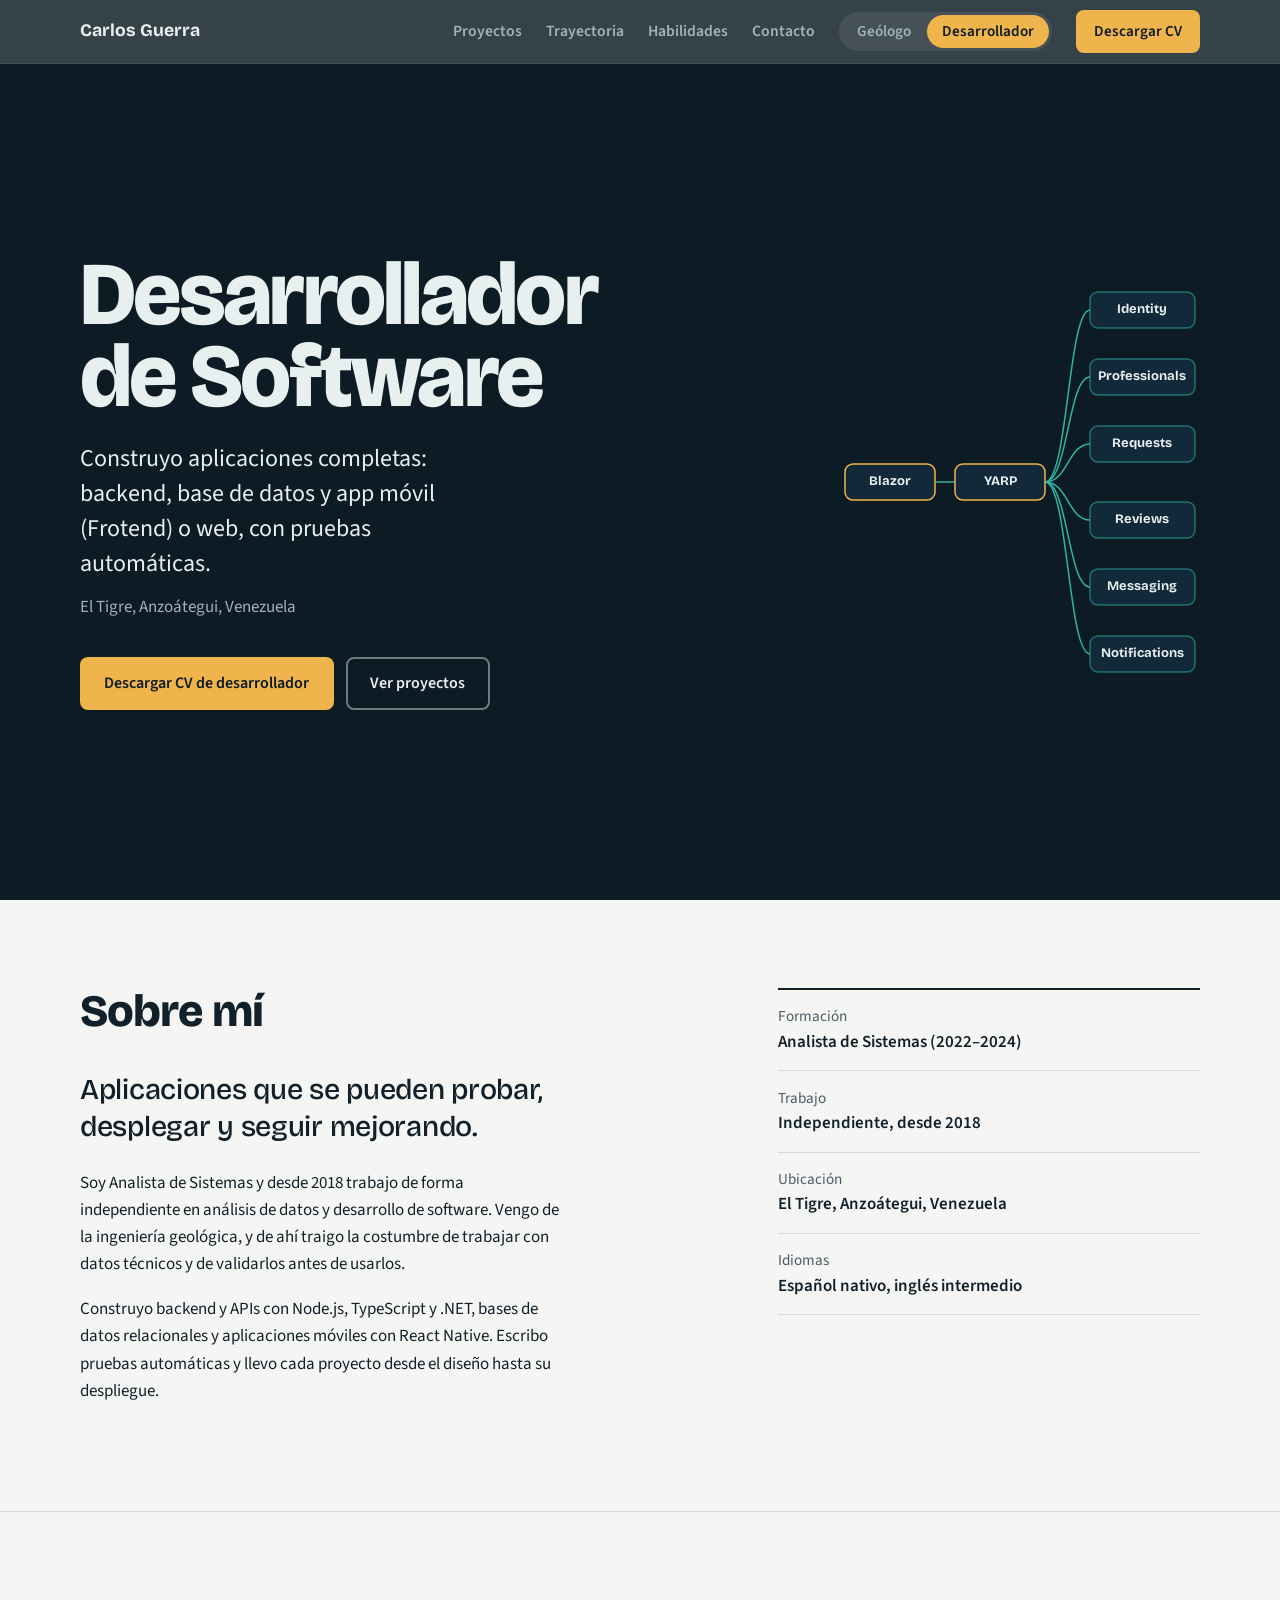
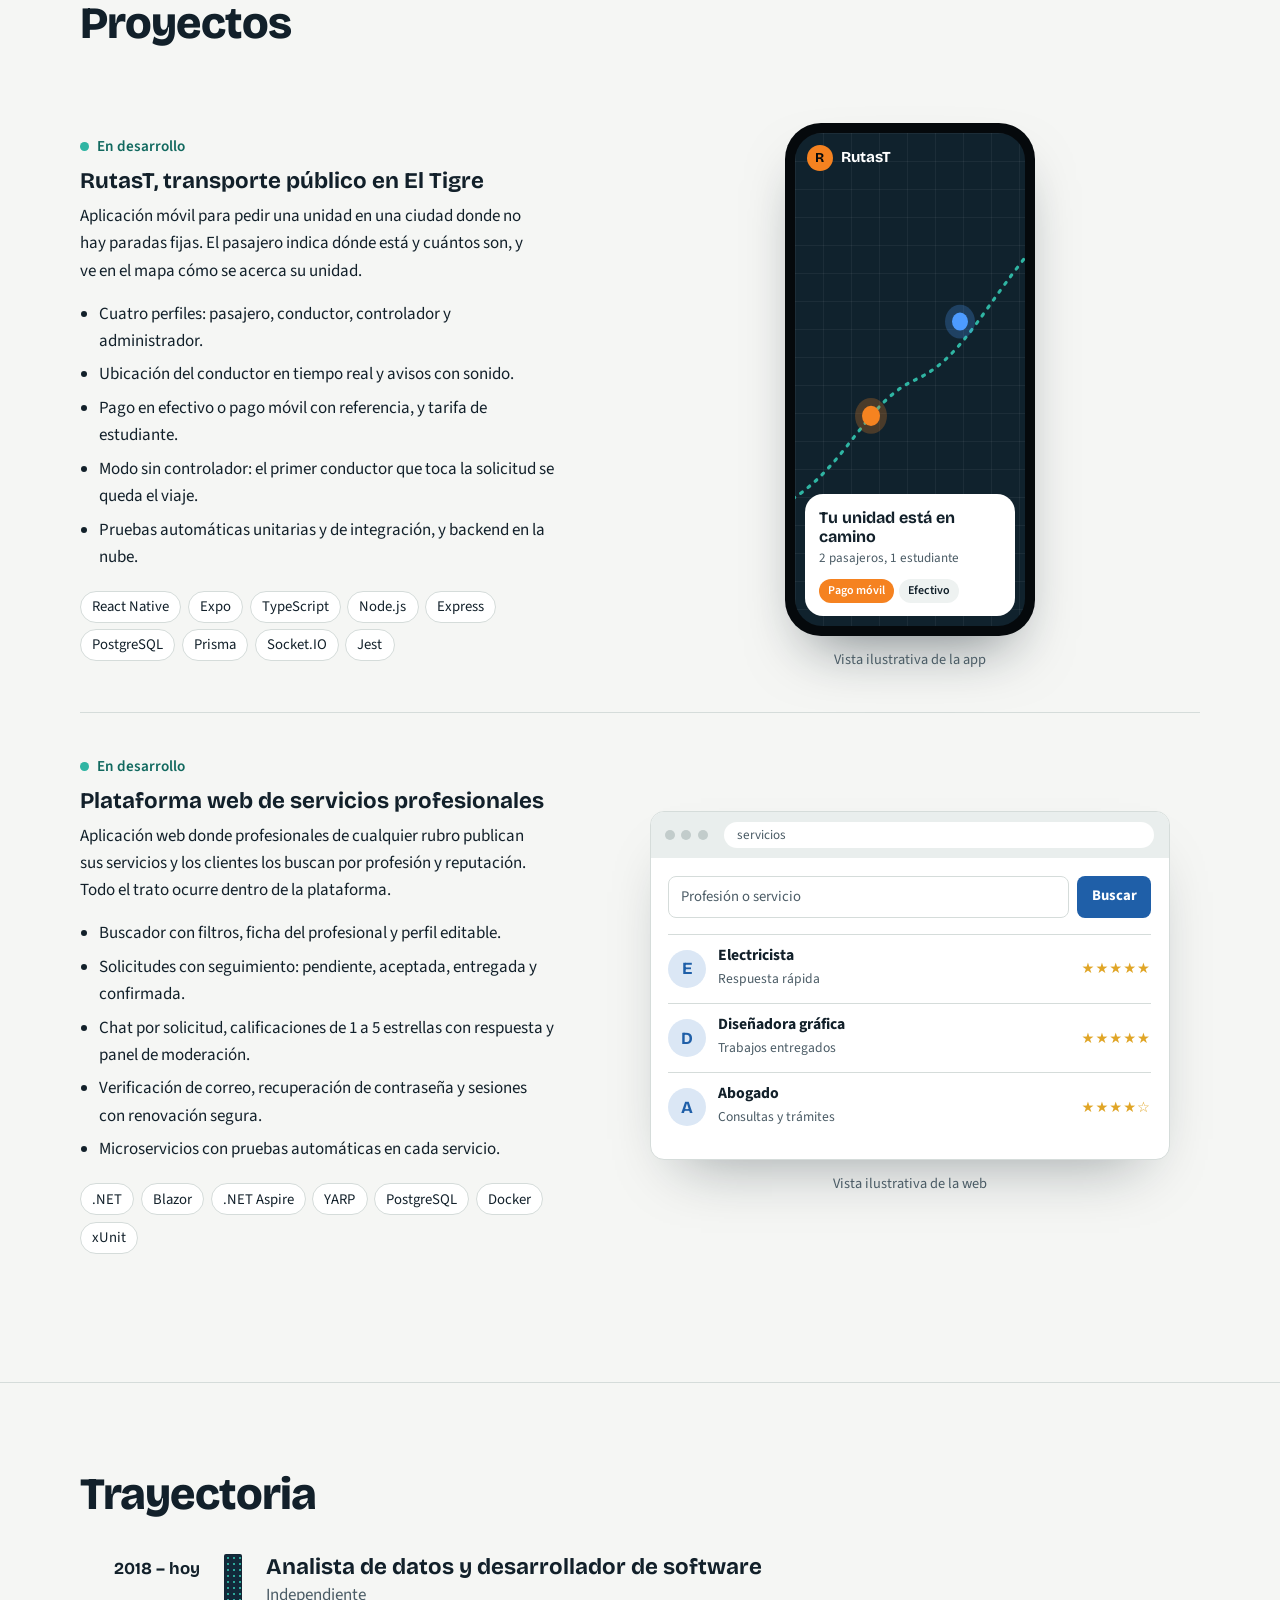
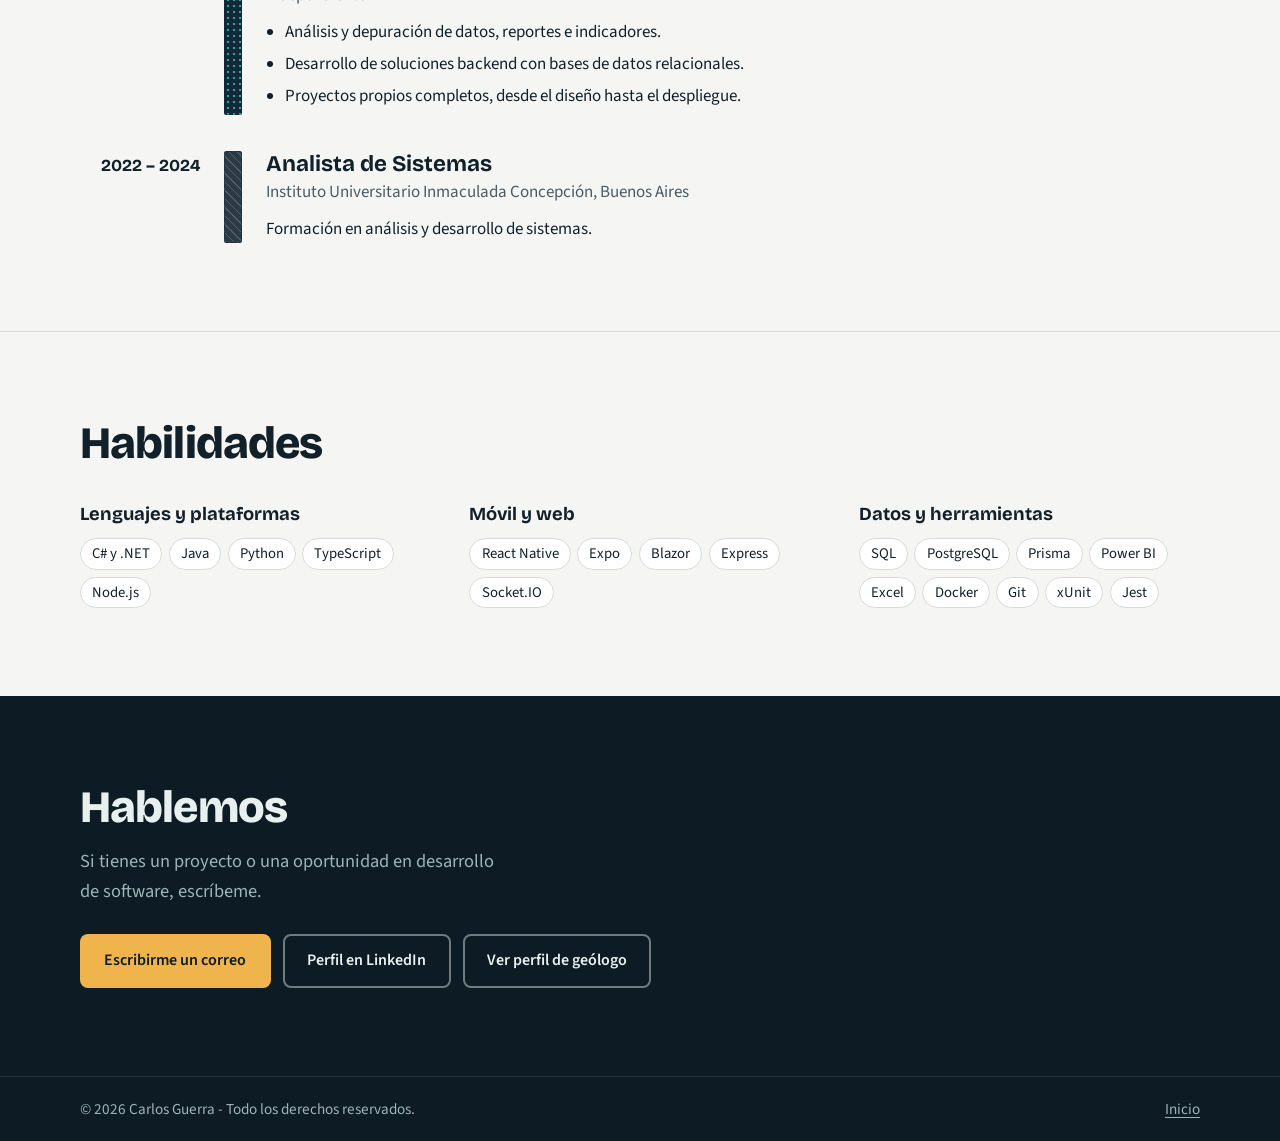
==== commit d3f979c3: "Update" ====
--- a/developer.html
+++ b/developer.html
@@ -1,269 +1,497 @@
-<!DOCTYPE html>
+<!doctype html>
 <html lang="es">
-<head>
-  <meta charset="utf-8">
-  <meta name="viewport" content="width=device-width, initial-scale=1">
-  <title>Carlos Guerra · Desarrollador de software</title>
-  <meta name="description" content="Perfil de Carlos Guerra, Analista de Sistemas y desarrollador de software: aplicaciones completas con backend, base de datos y app móvil o web.">
-  <meta name="theme-color" content="#0c1b24">
-
-  <link rel="preconnect" href="https://fonts.googleapis.com">
-  <link rel="preconnect" href="https://fonts.gstatic.com" crossorigin>
-  <link href="https://fonts.googleapis.com/css2?family=Bricolage+Grotesque:opsz,wght@12..96,500;12..96,700;12..96,800&family=Source+Sans+3:ital,wght@0,400;0,600;1,400&display=swap" rel="stylesheet">
-  <link rel="stylesheet" href="styles.css">
-</head>
-
-<body>
-  <header class="site-header">
-    <div class="wrap">
-      <a class="brand" href="index.html">Carlos Guerra</a>
-      <div class="header-right">
-        <div class="page-links">
-          <a class="nav-link" href="#proyectos">Proyectos</a>
-          <a class="nav-link" href="#experiencia">Trayectoria</a>
-          <a class="nav-link" href="#habilidades">Habilidades</a>
-          <a class="nav-link" href="#contacto">Contacto</a>
-        </div>
-        <nav class="profile-switch" aria-label="Perfiles">
-          <a href="geologist.html">Geólogo</a>
-          <a href="developer.html" aria-current="page">Desarrollador</a>
-        </nav>
-        <a class="btn btn-amber btn-small" href="Carlos_Guerra_CV_Developer.pdf" download>Descargar CV</a>
-      </div>
-    </div>
-  </header>
-
-  <main>
-    <div class="hero">
+  <head>
+    <meta charset="utf-8" />
+    <meta name="viewport" content="width=device-width, initial-scale=1" />
+    <title>Carlos Guerra · Desarrollador de software</title>
+    <meta
+      name="description"
+      content="Perfil de Carlos Guerra, Analista de Sistemas y desarrollador de software: aplicaciones completas con backend, base de datos y app móvil o web."
+    />
+    <meta name="theme-color" content="#0c1b24" />
+
+    <link rel="preconnect" href="https://fonts.googleapis.com" />
+    <link rel="preconnect" href="https://fonts.gstatic.com" crossorigin />
+    <link
+      href="https://fonts.googleapis.com/css2?family=Bricolage+Grotesque:opsz,wght@12..96,500;12..96,700;12..96,800&family=Source+Sans+3:ital,wght@0,400;0,600;1,400&display=swap"
+      rel="stylesheet"
+    />
+    <link rel="stylesheet" href="styles.css" />
+  </head>
+
+  <body>
+    <header class="site-header">
       <div class="wrap">
-        <div>
-          <p class="name-line">Carlos Guerra</p>
-          <h1 class="role">Desarrollador de software</h1>
-          <p class="lead">Construyo aplicaciones completas: backend, base de datos y app móvil o web, con pruebas automáticas.</p>
-          <p class="place">El Tigre, Anzoátegui, Venezuela</p>
-          <div class="actions">
-            <a class="btn btn-amber" href="Carlos_Guerra_CV_Developer.pdf" download>Descargar CV de desarrollador</a>
-            <a class="btn btn-outline-deep" href="#proyectos">Ver proyectos</a>
-          </div>
-        </div>
-
-        <!-- Decorative sketch of the services platform: web client, gateway and microservices. -->
-        <div class="visual" aria-hidden="true">
-          <svg viewBox="0 0 360 420" role="presentation" focusable="false">
-            <path class="draw link d1" pathLength="1" d="M95 210 L115 210"/>
-            <path class="draw link d1" pathLength="1" d="M205 210 C 228 210, 228 38, 250 38"/>
-            <path class="draw link d2" pathLength="1" d="M205 210 C 228 210, 228 105, 250 105"/>
-            <path class="draw link d3" pathLength="1" d="M205 210 C 228 210, 228 172, 250 172"/>
-            <path class="draw link d4" pathLength="1" d="M205 210 C 228 210, 228 248, 250 248"/>
-            <path class="draw link d5" pathLength="1" d="M205 210 C 228 210, 228 315, 250 315"/>
-            <path class="draw link d6" pathLength="1" d="M205 210 C 228 210, 228 382, 250 382"/>
-
-            <g class="arch-node edge-node"><rect x="5" y="192" width="90" height="36" rx="8"/><text x="50" y="210">Blazor</text></g>
-            <g class="arch-node edge-node"><rect x="115" y="192" width="90" height="36" rx="8"/><text x="160" y="210">YARP</text></g>
-
-            <g class="arch-node"><rect x="250" y="20" width="105" height="36" rx="8"/><text x="302" y="38">Identity</text></g>
-            <g class="arch-node"><rect x="250" y="87" width="105" height="36" rx="8"/><text x="302" y="105">Professionals</text></g>
-            <g class="arch-node"><rect x="250" y="154" width="105" height="36" rx="8"/><text x="302" y="172">Requests</text></g>
-            <g class="arch-node"><rect x="250" y="230" width="105" height="36" rx="8"/><text x="302" y="248">Reviews</text></g>
-            <g class="arch-node"><rect x="250" y="297" width="105" height="36" rx="8"/><text x="302" y="315">Messaging</text></g>
-            <g class="arch-node"><rect x="250" y="364" width="105" height="36" rx="8"/><text x="302" y="382">Notifications</text></g>
-          </svg>
+        <a class="brand" href="index.html">Carlos Guerra</a>
+        <div class="header-right">
+          <div class="page-links">
+            <a class="nav-link" href="#proyectos">Proyectos</a>
+            <a class="nav-link" href="#experiencia">Trayectoria</a>
+            <a class="nav-link" href="#habilidades">Habilidades</a>
+            <a class="nav-link" href="#contacto">Contacto</a>
+          </div>
+          <nav class="profile-switch" aria-label="Perfiles">
+            <a href="geologist.html">Geólogo</a>
+            <a href="developer.html" aria-current="page">Desarrollador</a>
+          </nav>
+          <a
+            class="btn btn-amber btn-small"
+            href="Carlos_Guerra_CV_Developer.pdf"
+            download
+            >Descargar CV</a
+          >
         </div>
       </div>
-    </div>
-
-    <div class="on-light">
-      <section aria-labelledby="about-title">
-        <div class="wrap about-grid">
-          <div class="about-text">
-            <h2 id="about-title">Sobre mí</h2>
-            <p class="big">Aplicaciones que se pueden probar, desplegar y seguir mejorando.</p>
-            <p>Soy Analista de Sistemas y desde 2018 trabajo de forma independiente en análisis de datos y desarrollo de software. Vengo de la ingeniería geológica, y de ahí traigo la costumbre de trabajar con datos técnicos y de validarlos antes de usarlos.</p>
-            <p>Construyo backend y APIs con Node.js, TypeScript y .NET, bases de datos relacionales y aplicaciones móviles con React Native. Escribo pruebas automáticas y llevo cada proyecto desde el diseño hasta su despliegue.</p>
-          </div>
-          <dl class="facts">
-            <div><dt>Formación</dt><dd>Analista de Sistemas (2022–2024)</dd></div>
-            <div><dt>Trabajo</dt><dd>Independiente, desde 2018</dd></div>
-            <div><dt>Ubicación</dt><dd>El Tigre, Anzoátegui, Venezuela</dd></div>
-            <div><dt>Idiomas</dt><dd>Español nativo, inglés intermedio</dd></div>
-          </dl>
+    </header>
+
+    <main>
+      <div class="hero">
+        <div class="wrap">
+          <div>
+            <h1 class="role">Desarrollador de Software</h1>
+            <p class="lead">
+              Construyo aplicaciones completas: backend, base de datos y app
+              móvil (Frotend) o web, con pruebas automáticas.
+            </p>
+            <p class="place">El Tigre, Anzoátegui, Venezuela</p>
+            <div class="actions">
+              <a
+                class="btn btn-amber"
+                href="Carlos_Guerra_CV_Developer.pdf"
+                download
+                >Descargar CV de desarrollador</a
+              >
+              <a class="btn btn-outline-deep" href="#proyectos"
+                >Ver proyectos</a
+              >
+            </div>
+          </div>
+
+          <!-- Decorative sketch of the services platform: web client, gateway and microservices. -->
+          <div class="visual" aria-hidden="true">
+            <svg viewBox="0 0 360 420" role="presentation" focusable="false">
+              <path class="draw link d1" pathLength="1" d="M95 210 L115 210" />
+              <path
+                class="draw link d1"
+                pathLength="1"
+                d="M205 210 C 228 210, 228 38, 250 38"
+              />
+              <path
+                class="draw link d2"
+                pathLength="1"
+                d="M205 210 C 228 210, 228 105, 250 105"
+              />
+              <path
+                class="draw link d3"
+                pathLength="1"
+                d="M205 210 C 228 210, 228 172, 250 172"
+              />
+              <path
+                class="draw link d4"
+                pathLength="1"
+                d="M205 210 C 228 210, 228 248, 250 248"
+              />
+              <path
+                class="draw link d5"
+                pathLength="1"
+                d="M205 210 C 228 210, 228 315, 250 315"
+              />
+              <path
+                class="draw link d6"
+                pathLength="1"
+                d="M205 210 C 228 210, 228 382, 250 382"
+              />
+
+              <g class="arch-node edge-node">
+                <rect x="5" y="192" width="90" height="36" rx="8" />
+                <text x="50" y="210">Blazor</text>
+              </g>
+              <g class="arch-node edge-node">
+                <rect x="115" y="192" width="90" height="36" rx="8" />
+                <text x="160" y="210">YARP</text>
+              </g>
+
+              <g class="arch-node">
+                <rect x="250" y="20" width="105" height="36" rx="8" />
+                <text x="302" y="38">Identity</text>
+              </g>
+              <g class="arch-node">
+                <rect x="250" y="87" width="105" height="36" rx="8" />
+                <text x="302" y="105">Professionals</text>
+              </g>
+              <g class="arch-node">
+                <rect x="250" y="154" width="105" height="36" rx="8" />
+                <text x="302" y="172">Requests</text>
+              </g>
+              <g class="arch-node">
+                <rect x="250" y="230" width="105" height="36" rx="8" />
+                <text x="302" y="248">Reviews</text>
+              </g>
+              <g class="arch-node">
+                <rect x="250" y="297" width="105" height="36" rx="8" />
+                <text x="302" y="315">Messaging</text>
+              </g>
+              <g class="arch-node">
+                <rect x="250" y="364" width="105" height="36" rx="8" />
+                <text x="302" y="382">Notifications</text>
+              </g>
+            </svg>
+          </div>
+        </div>
+      </div>
+
+      <div class="on-light">
+        <section aria-labelledby="about-title">
+          <div class="wrap about-grid">
+            <div class="about-text">
+              <h2 id="about-title">Sobre mí</h2>
+              <p class="big">
+                Aplicaciones que se pueden probar, desplegar y seguir mejorando.
+              </p>
+              <p>
+                Soy Analista de Sistemas y desde 2018 trabajo de forma
+                independiente en análisis de datos y desarrollo de software.
+                Vengo de la ingeniería geológica, y de ahí traigo la costumbre
+                de trabajar con datos técnicos y de validarlos antes de usarlos.
+              </p>
+              <p>
+                Construyo backend y APIs con Node.js, TypeScript y .NET, bases
+                de datos relacionales y aplicaciones móviles con React Native.
+                Escribo pruebas automáticas y llevo cada proyecto desde el
+                diseño hasta su despliegue.
+              </p>
+            </div>
+            <dl class="facts">
+              <div>
+                <dt>Formación</dt>
+                <dd>Analista de Sistemas (2022–2024)</dd>
+              </div>
+              <div>
+                <dt>Trabajo</dt>
+                <dd>Independiente, desde 2018</dd>
+              </div>
+              <div>
+                <dt>Ubicación</dt>
+                <dd>El Tigre, Anzoátegui, Venezuela</dd>
+              </div>
+              <div>
+                <dt>Idiomas</dt>
+                <dd>Español nativo, inglés intermedio</dd>
+              </div>
+            </dl>
+          </div>
+        </section>
+
+        <section id="proyectos" aria-labelledby="projects-title">
+          <div class="wrap">
+            <h2 id="projects-title">Proyectos</h2>
+
+            <article class="project">
+              <div class="project-body">
+                <span class="status">En desarrollo</span>
+                <h3>RutasT, transporte público en El Tigre</h3>
+                <p>
+                  Aplicación móvil para pedir una unidad en una ciudad donde no
+                  hay paradas fijas. El pasajero indica dónde está y cuántos
+                  son, y ve en el mapa cómo se acerca su unidad.
+                </p>
+                <ul class="points">
+                  <li>
+                    Cuatro perfiles: pasajero, conductor, controlador y
+                    administrador.
+                  </li>
+                  <li>
+                    Ubicación del conductor en tiempo real y avisos con sonido.
+                  </li>
+                  <li>
+                    Pago en efectivo o pago móvil con referencia, y tarifa de
+                    estudiante.
+                  </li>
+                  <li>
+                    Modo sin controlador: el primer conductor que toca la
+                    solicitud se queda el viaje.
+                  </li>
+                  <li>
+                    Pruebas automáticas unitarias y de integración, y backend en
+                    la nube.
+                  </li>
+                </ul>
+                <ul class="chips" aria-label="Tecnologías">
+                  <li>React Native</li>
+                  <li>Expo</li>
+                  <li>TypeScript</li>
+                  <li>Node.js</li>
+                  <li>Express</li>
+                  <li>PostgreSQL</li>
+                  <li>Prisma</li>
+                  <li>Socket.IO</li>
+                  <li>Jest</li>
+                </ul>
+              </div>
+
+              <figure class="project-visual">
+                <div class="phone" aria-hidden="true">
+                  <div class="phone-screen">
+                    <div class="phone-map">
+                      <svg viewBox="0 0 230 440" preserveAspectRatio="none">
+                        <path
+                          d="M-10 330 C 50 300, 70 240, 120 220 S 190 150, 250 90"
+                          fill="none"
+                          stroke="#2fb5a3"
+                          stroke-width="3"
+                          stroke-dasharray="2 7"
+                          stroke-linecap="round"
+                        />
+                        <circle cx="76" cy="252" r="9" fill="#f58220" />
+                        <circle
+                          cx="76"
+                          cy="252"
+                          r="16"
+                          fill="#f58220"
+                          fill-opacity="0.25"
+                        />
+                        <circle cx="165" cy="168" r="8" fill="#4d9bff" />
+                        <circle
+                          cx="165"
+                          cy="168"
+                          r="15"
+                          fill="#4d9bff"
+                          fill-opacity="0.25"
+                        />
+                      </svg>
+                    </div>
+                    <div class="phone-top"><b>R</b> RutasT</div>
+                    <div class="phone-card">
+                      <strong>Tu unidad está en camino</strong>
+                      <span>2 pasajeros, 1 estudiante</span>
+                      <div class="phone-pay">
+                        <i class="on">Pago móvil</i><i>Efectivo</i>
+                      </div>
+                    </div>
+                  </div>
+                </div>
+                <figcaption>Vista ilustrativa de la app</figcaption>
+              </figure>
+            </article>
+
+            <article class="project flip">
+              <div class="project-body">
+                <span class="status">En desarrollo</span>
+                <h3>Plataforma web de servicios profesionales</h3>
+                <p>
+                  Aplicación web donde profesionales de cualquier rubro publican
+                  sus servicios y los clientes los buscan por profesión y
+                  reputación. Todo el trato ocurre dentro de la plataforma.
+                </p>
+                <ul class="points">
+                  <li>
+                    Buscador con filtros, ficha del profesional y perfil
+                    editable.
+                  </li>
+                  <li>
+                    Solicitudes con seguimiento: pendiente, aceptada, entregada
+                    y confirmada.
+                  </li>
+                  <li>
+                    Chat por solicitud, calificaciones de 1 a 5 estrellas con
+                    respuesta y panel de moderación.
+                  </li>
+                  <li>
+                    Verificación de correo, recuperación de contraseña y
+                    sesiones con renovación segura.
+                  </li>
+                  <li>
+                    Microservicios con pruebas automáticas en cada servicio.
+                  </li>
+                </ul>
+                <ul class="chips" aria-label="Tecnologías">
+                  <li>.NET</li>
+                  <li>Blazor</li>
+                  <li>.NET Aspire</li>
+                  <li>YARP</li>
+                  <li>PostgreSQL</li>
+                  <li>Docker</li>
+                  <li>xUnit</li>
+                </ul>
+              </div>
+
+              <figure class="project-visual">
+                <div class="browser" aria-hidden="true">
+                  <div class="browser-bar">
+                    <i></i><i></i><i></i><span>servicios</span>
+                  </div>
+                  <div class="browser-body">
+                    <div class="search-row">
+                      <div>Profesión o servicio</div>
+                      <b>Buscar</b>
+                    </div>
+                    <div class="result">
+                      <span class="avatar">E</span>
+                      <div>
+                        <strong>Electricista</strong
+                        ><small>Respuesta rápida</small>
+                      </div>
+                      <span class="stars">★★★★★</span>
+                    </div>
+                    <div class="result">
+                      <span class="avatar">D</span>
+                      <div>
+                        <strong>Diseñadora gráfica</strong
+                        ><small>Trabajos entregados</small>
+                      </div>
+                      <span class="stars">★★★★★</span>
+                    </div>
+                    <div class="result">
+                      <span class="avatar">A</span>
+                      <div>
+                        <strong>Abogado</strong
+                        ><small>Consultas y trámites</small>
+                      </div>
+                      <span class="stars">★★★★☆</span>
+                    </div>
+                  </div>
+                </div>
+                <figcaption>Vista ilustrativa de la web</figcaption>
+              </figure>
+            </article>
+          </div>
+        </section>
+
+        <section id="experiencia" aria-labelledby="experience-title">
+          <div class="wrap">
+            <h2 id="experience-title">Trayectoria</h2>
+            <div class="log">
+              <div class="stratum">
+                <div class="years">2018 – hoy</div>
+                <div class="band code" aria-hidden="true"></div>
+                <div class="content">
+                  <h3>Analista de datos y desarrollador de software</h3>
+                  <p class="org">Independiente</p>
+                  <ul>
+                    <li>
+                      Análisis y depuración de datos, reportes e indicadores.
+                    </li>
+                    <li>
+                      Desarrollo de soluciones backend con bases de datos
+                      relacionales.
+                    </li>
+                    <li>
+                      Proyectos propios completos, desde el diseño hasta el
+                      despliegue.
+                    </li>
+                  </ul>
+                </div>
+              </div>
+
+              <div class="stratum">
+                <div class="years">2022 – 2024</div>
+                <div class="band basalt" aria-hidden="true"></div>
+                <div class="content">
+                  <h3>Analista de Sistemas</h3>
+                  <p class="org">
+                    Instituto Universitario Inmaculada Concepción, Buenos Aires
+                  </p>
+                  <p class="note">
+                    Formación en análisis y desarrollo de sistemas.
+                  </p>
+                </div>
+              </div>
+            </div>
+          </div>
+        </section>
+
+        <section id="habilidades" aria-labelledby="skills-title">
+          <div class="wrap">
+            <h2 id="skills-title">Habilidades</h2>
+            <div class="skills">
+              <div>
+                <h3>Lenguajes y plataformas</h3>
+                <ul class="chips">
+                  <li>C# y .NET</li>
+                  <li>Java</li>
+                  <li>Python</li>
+                  <li>TypeScript</li>
+                  <li>Node.js</li>
+                </ul>
+              </div>
+              <div>
+                <h3>Móvil y web</h3>
+                <ul class="chips">
+                  <li>React Native</li>
+                  <li>Expo</li>
+                  <li>Blazor</li>
+                  <li>Express</li>
+                  <li>Socket.IO</li>
+                </ul>
+              </div>
+              <div>
+                <h3>Datos y herramientas</h3>
+                <ul class="chips">
+                  <li>SQL</li>
+                  <li>PostgreSQL</li>
+                  <li>Prisma</li>
+                  <li>Power BI</li>
+                  <li>Excel</li>
+                  <li>Docker</li>
+                  <li>Git</li>
+                  <li>xUnit</li>
+                  <li>Jest</li>
+                </ul>
+              </div>
+            </div>
+          </div>
+        </section>
+      </div>
+
+      <section id="contacto" class="contact" aria-labelledby="contact-title">
+        <div class="wrap">
+          <h2 id="contact-title">Hablemos</h2>
+          <p>
+            Si tienes un proyecto o una oportunidad en desarrollo de software,
+            escríbeme.
+          </p>
+          <div class="actions">
+            <!-- The address is assembled by site.js so it is not written in plain text in the page. -->
+            <a class="btn btn-amber" id="email-link" href="#contacto"
+              >Escribirme un correo</a
+            >
+            <a
+              class="btn btn-outline-deep"
+              href="https://www.linkedin.com/in/carlos-guerra-80234920/"
+              rel="noopener"
+              target="_blank"
+              >Perfil en LinkedIn</a
+            >
+            <a class="btn btn-outline-deep" href="geologist.html"
+              >Ver perfil de geólogo</a
+            >
+          </div>
         </div>
       </section>
-
-      <section id="proyectos" aria-labelledby="projects-title">
-        <div class="wrap">
-          <h2 id="projects-title">Proyectos</h2>
-
-          <article class="project">
-            <div class="project-body">
-              <span class="status">En desarrollo</span>
-              <h3>RutasT, transporte público en El Tigre</h3>
-              <p>Aplicación móvil para pedir una unidad en una ciudad donde no hay paradas fijas. El pasajero indica dónde está y cuántos son, y ve en el mapa cómo se acerca su unidad.</p>
-              <ul class="points">
-                <li>Cuatro perfiles: pasajero, conductor, controlador y administrador.</li>
-                <li>Ubicación del conductor en tiempo real y avisos con sonido.</li>
-                <li>Pago en efectivo o pago móvil con referencia, y tarifa de estudiante.</li>
-                <li>Modo sin controlador: el primer conductor que toca la solicitud se queda el viaje.</li>
-                <li>Pruebas automáticas unitarias y de integración, y backend en la nube.</li>
-              </ul>
-              <ul class="chips" aria-label="Tecnologías">
-                <li>React Native</li><li>Expo</li><li>TypeScript</li><li>Node.js</li><li>Express</li><li>PostgreSQL</li><li>Prisma</li><li>Socket.IO</li><li>Jest</li>
-              </ul>
-            </div>
-
-            <figure class="project-visual">
-              <div class="phone" aria-hidden="true">
-                <div class="phone-screen">
-                  <div class="phone-map">
-                    <svg viewBox="0 0 230 440" preserveAspectRatio="none">
-                      <path d="M-10 330 C 50 300, 70 240, 120 220 S 190 150, 250 90" fill="none" stroke="#2fb5a3" stroke-width="3" stroke-dasharray="2 7" stroke-linecap="round"/>
-                      <circle cx="76" cy="252" r="9" fill="#f58220"/>
-                      <circle cx="76" cy="252" r="16" fill="#f58220" fill-opacity="0.25"/>
-                      <circle cx="165" cy="168" r="8" fill="#4d9bff"/>
-                      <circle cx="165" cy="168" r="15" fill="#4d9bff" fill-opacity="0.25"/>
-                    </svg>
-                  </div>
-                  <div class="phone-top"><b>R</b> RutasT</div>
-                  <div class="phone-card">
-                    <strong>Tu unidad está en camino</strong>
-                    <span>2 pasajeros, 1 estudiante</span>
-                    <div class="phone-pay"><i class="on">Pago móvil</i><i>Efectivo</i></div>
-                  </div>
-                </div>
-              </div>
-              <figcaption>Vista ilustrativa de la app</figcaption>
-            </figure>
-          </article>
-
-          <article class="project flip">
-            <div class="project-body">
-              <span class="status">En desarrollo</span>
-              <h3>Plataforma web de servicios profesionales</h3>
-              <p>Aplicación web donde profesionales de cualquier rubro publican sus servicios y los clientes los buscan por profesión y reputación. Todo el trato ocurre dentro de la plataforma.</p>
-              <ul class="points">
-                <li>Buscador con filtros, ficha del profesional y perfil editable.</li>
-                <li>Solicitudes con seguimiento: pendiente, aceptada, entregada y confirmada.</li>
-                <li>Chat por solicitud, calificaciones de 1 a 5 estrellas con respuesta y panel de moderación.</li>
-                <li>Verificación de correo, recuperación de contraseña y sesiones con renovación segura.</li>
-                <li>Microservicios con pruebas automáticas en cada servicio.</li>
-              </ul>
-              <ul class="chips" aria-label="Tecnologías">
-                <li>.NET</li><li>Blazor</li><li>.NET Aspire</li><li>YARP</li><li>PostgreSQL</li><li>Docker</li><li>xUnit</li>
-              </ul>
-            </div>
-
-            <figure class="project-visual">
-              <div class="browser" aria-hidden="true">
-                <div class="browser-bar"><i></i><i></i><i></i><span>servicios</span></div>
-                <div class="browser-body">
-                  <div class="search-row"><div>Profesión o servicio</div><b>Buscar</b></div>
-                  <div class="result"><span class="avatar">E</span><div><strong>Electricista</strong><small>Respuesta rápida</small></div><span class="stars">★★★★★</span></div>
-                  <div class="result"><span class="avatar">D</span><div><strong>Diseñadora gráfica</strong><small>Trabajos entregados</small></div><span class="stars">★★★★★</span></div>
-                  <div class="result"><span class="avatar">A</span><div><strong>Abogado</strong><small>Consultas y trámites</small></div><span class="stars">★★★★☆</span></div>
-                </div>
-              </div>
-              <figcaption>Vista ilustrativa de la web</figcaption>
-            </figure>
-          </article>
-        </div>
-      </section>
-
-      <section id="experiencia" aria-labelledby="experience-title">
-        <div class="wrap">
-          <h2 id="experience-title">Trayectoria</h2>
-          <div class="log">
-
-            <div class="stratum">
-              <div class="years">2018 – hoy</div>
-              <div class="band code" aria-hidden="true"></div>
-              <div class="content">
-                <h3>Analista de datos y desarrollador de software</h3>
-                <p class="org">Independiente</p>
-                <ul>
-                  <li>Análisis y depuración de datos, reportes e indicadores.</li>
-                  <li>Desarrollo de soluciones backend con bases de datos relacionales.</li>
-                  <li>Proyectos propios completos, desde el diseño hasta el despliegue.</li>
-                </ul>
-              </div>
-            </div>
-
-            <div class="stratum">
-              <div class="years">2022 – 2024</div>
-              <div class="band basalt" aria-hidden="true"></div>
-              <div class="content">
-                <h3>Analista de Sistemas</h3>
-                <p class="org">Instituto Universitario Inmaculada Concepción, Buenos Aires</p>
-                <p class="note">Formación en análisis y desarrollo de sistemas.</p>
-              </div>
-            </div>
-
-          </div>
-        </div>
-      </section>
-
-      <section id="habilidades" aria-labelledby="skills-title">
-        <div class="wrap">
-          <h2 id="skills-title">Habilidades</h2>
-          <div class="skills">
-            <div>
-              <h3>Lenguajes y plataformas</h3>
-              <ul class="chips">
-                <li>C# y .NET</li><li>Java</li><li>Python</li><li>TypeScript</li><li>Node.js</li>
-              </ul>
-            </div>
-            <div>
-              <h3>Móvil y web</h3>
-              <ul class="chips">
-                <li>React Native</li><li>Expo</li><li>Blazor</li><li>Express</li><li>Socket.IO</li>
-              </ul>
-            </div>
-            <div>
-              <h3>Datos y herramientas</h3>
-              <ul class="chips">
-                <li>SQL</li><li>PostgreSQL</li><li>Prisma</li><li>Power BI</li><li>Excel</li><li>Docker</li><li>Git</li><li>xUnit</li><li>Jest</li>
-              </ul>
-            </div>
-          </div>
-        </div>
-      </section>
-    </div>
-
-    <section id="contacto" class="contact" aria-labelledby="contact-title">
+    </main>
+
+    <footer>
       <div class="wrap">
-        <h2 id="contact-title">Hablemos</h2>
-        <p>Si tienes un proyecto o una oportunidad en desarrollo de software, escríbeme.</p>
-        <div class="actions">
-          <!-- The address is assembled by site.js so it is not written in plain text in the page. -->
-          <a class="btn btn-amber" id="email-link" href="#contacto">Escribirme un correo</a>
-          <a class="btn btn-outline-deep" href="https://www.linkedin.com/in/carlos-guerra-80234920" rel="noopener" target="_blank">Perfil en LinkedIn</a>
-          <a class="btn btn-outline-deep" href="geologist.html">Ver perfil de geólogo</a>
-        </div>
+        <span>© <span id="current-year"></span> Carlos Guerra - Todo los derechos reservados.</span>
+        <a href="index.html">Inicio</a>
       </div>
-    </section>
-  </main>
-
-  <footer>
-    <div class="wrap">
-      <span>© <span id="current-year"></span> Carlos Guerra</span>
-      <a href="index.html">Inicio</a>
-    </div>
-  </footer>
-
-  <script>
-// Build the mailto link from parts so the address is not exposed as plain text.
-(function () {
-  var link = document.getElementById("email-link");
-  if (link) {
-    var user = "carlosjguerrab";
-    var domain = "gmail.com";
-    link.href = "mailto:" + user + "@" + domain;
-  }
-
-  var year = document.getElementById("current-year");
-  if (year) {
-    year.textContent = new Date().getFullYear();
-  }
-})();
-  </script>
-</body>
+    </footer>
+
+    <script>
+      // Build the mailto link from parts so the address is not exposed as plain text.
+      (function () {
+        var link = document.getElementById("email-link");
+        if (link) {
+          var user = "carlosjguerrab";
+          var domain = "gmail.com";
+          link.href = "mailto:" + user + "@" + domain;
+        }
+
+        var year = document.getElementById("current-year");
+        if (year) {
+          year.textContent = new Date().getFullYear();
+        }
+      })();
+    </script>
+  </body>
 </html>
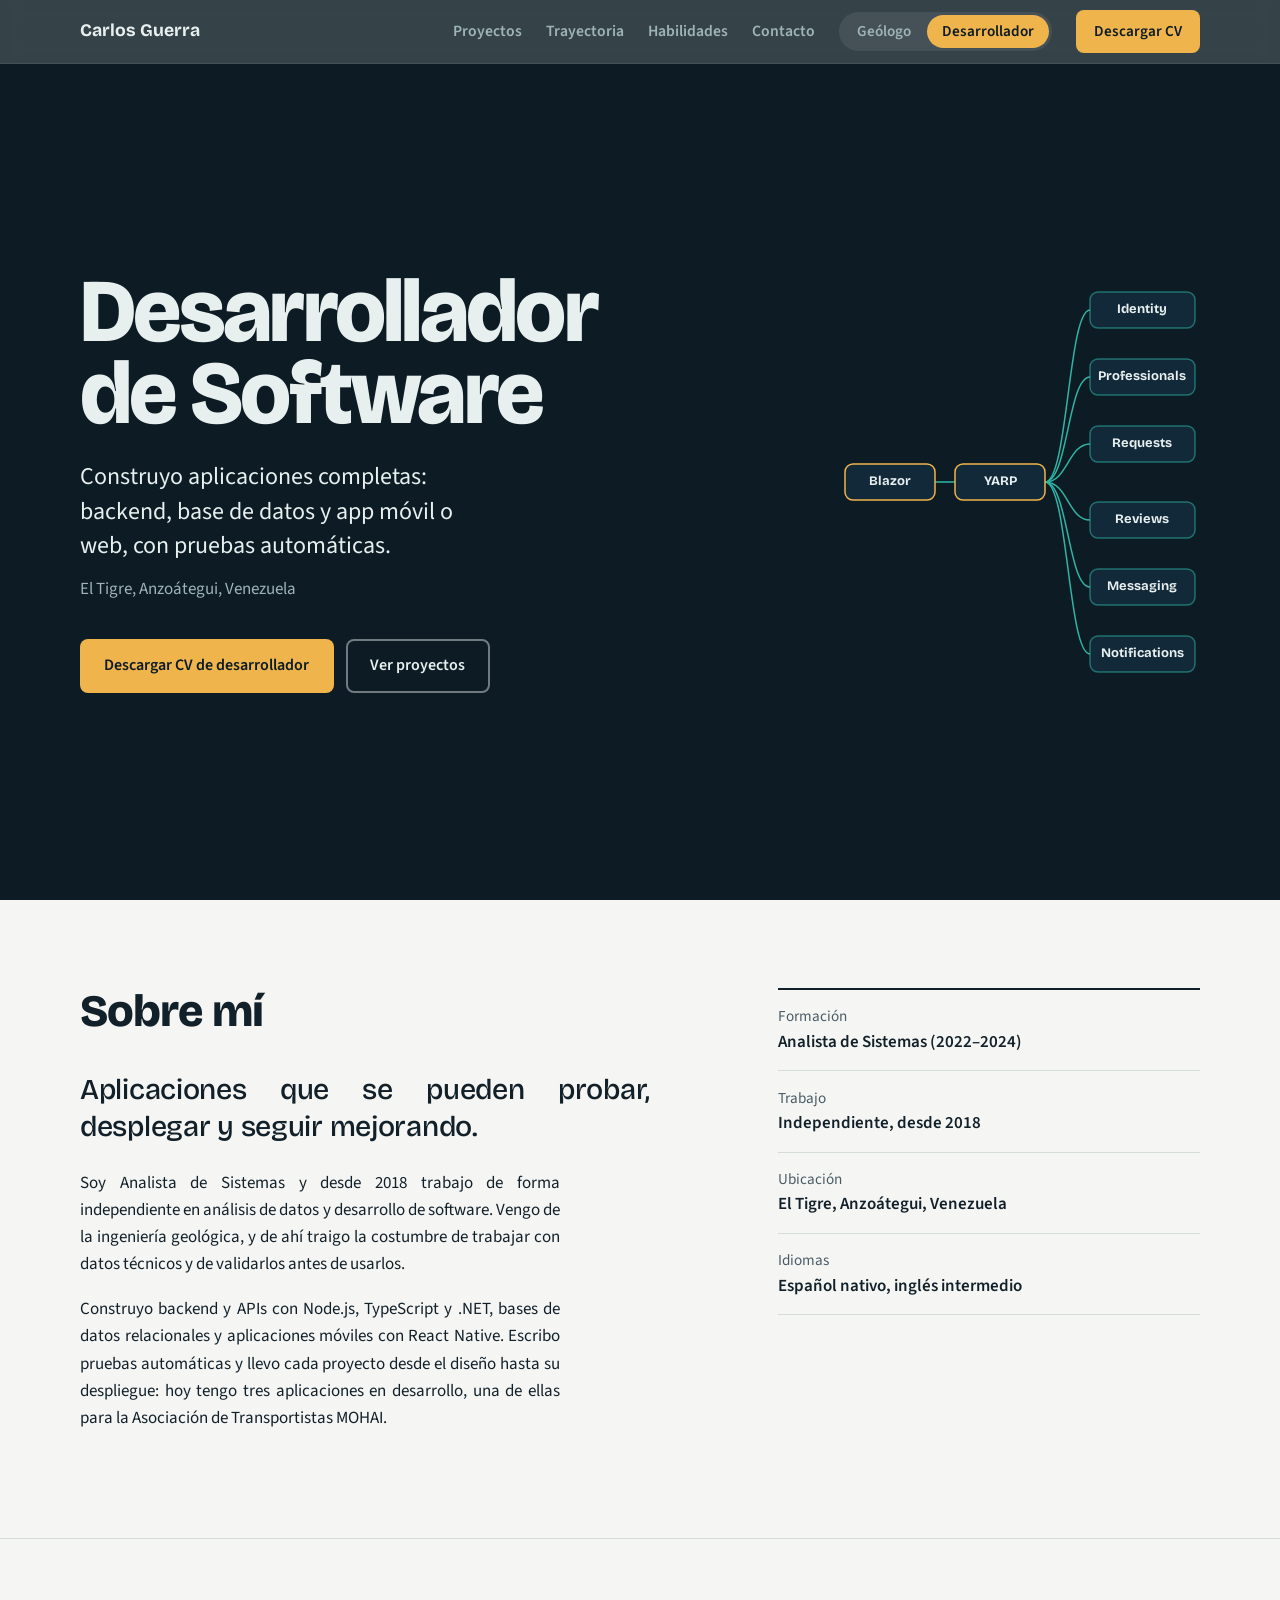
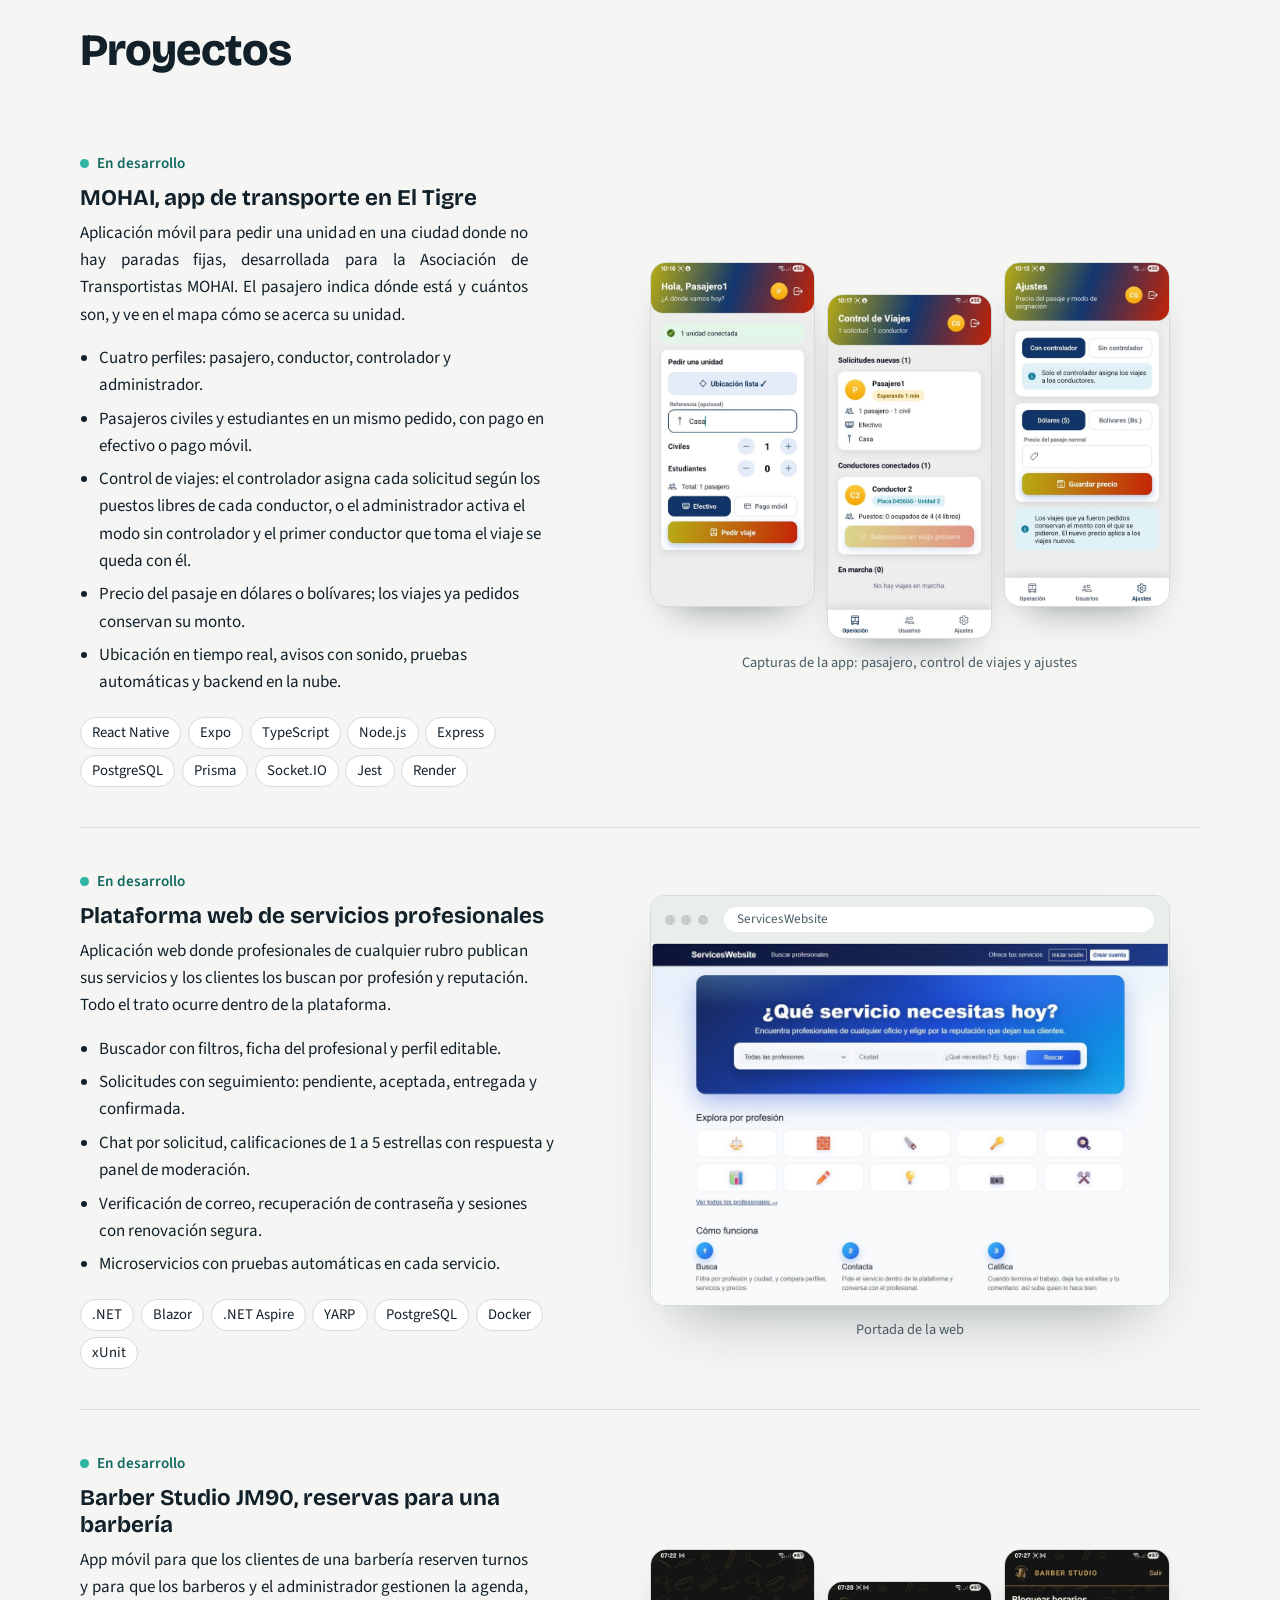
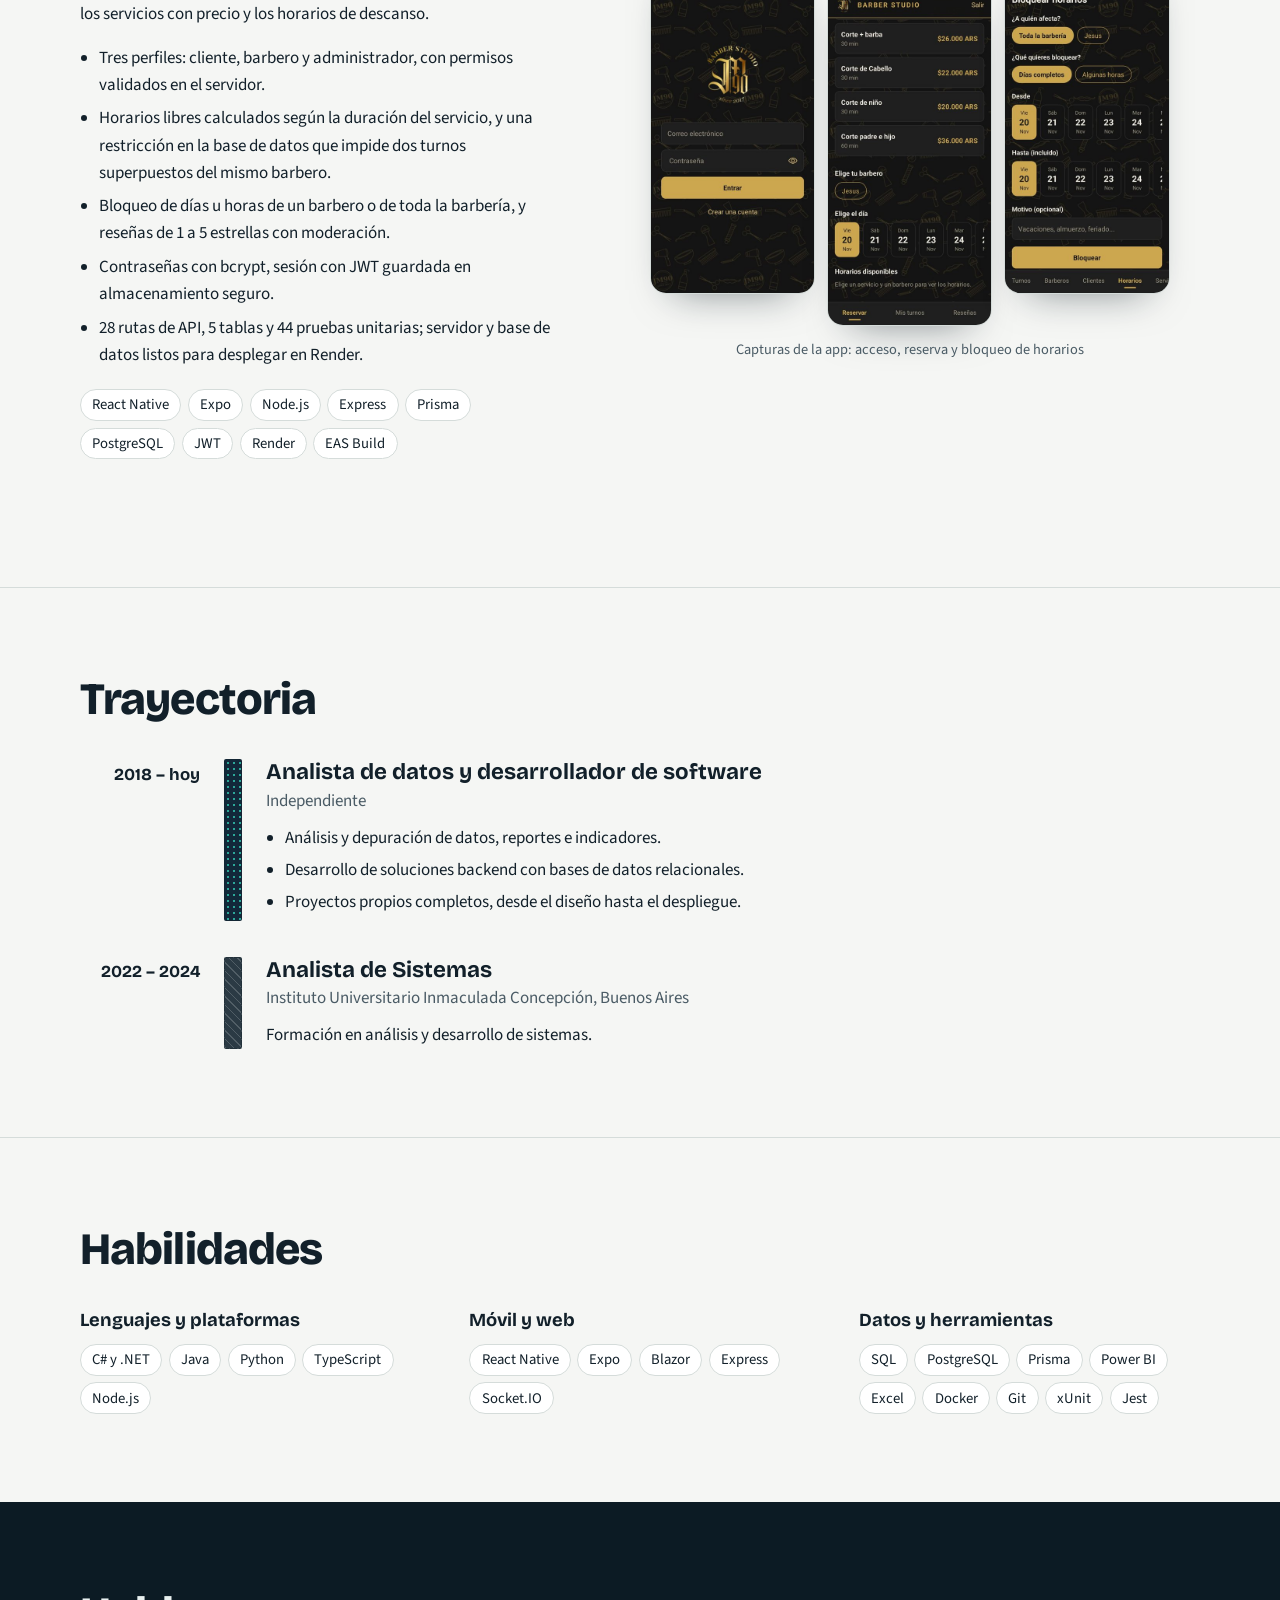
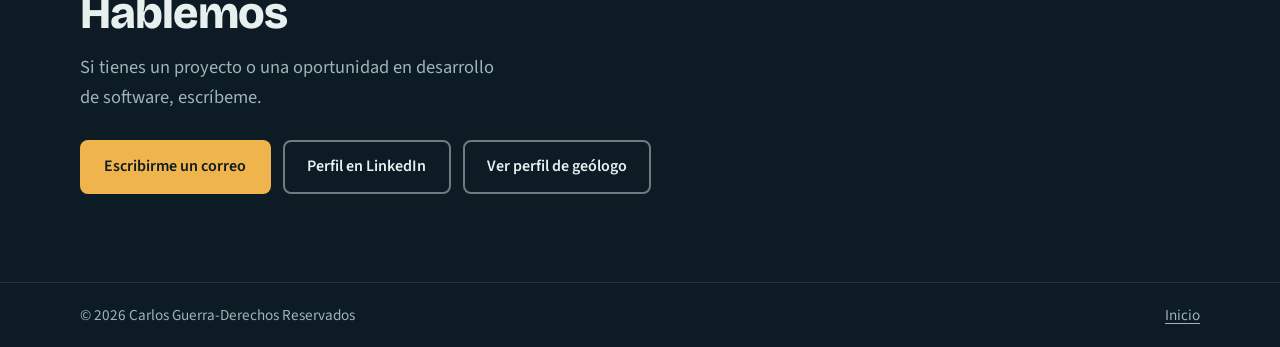
==== commit 052a8fcb: "Update" ====
--- a/developer.html
+++ b/developer.html
@@ -51,7 +51,7 @@
             <h1 class="role">Desarrollador de Software</h1>
             <p class="lead">
               Construyo aplicaciones completas: backend, base de datos y app
-              móvil (Frotend) o web, con pruebas automáticas.
+              móvil o web, con pruebas automáticas.
             </p>
             <p class="place">El Tigre, Anzoátegui, Venezuela</p>
             <div class="actions">
@@ -158,7 +158,9 @@
                 Construyo backend y APIs con Node.js, TypeScript y .NET, bases
                 de datos relacionales y aplicaciones móviles con React Native.
                 Escribo pruebas automáticas y llevo cada proyecto desde el
-                diseño hasta su despliegue.
+                diseño hasta su despliegue: hoy tengo tres aplicaciones en
+                desarrollo, una de ellas para la Asociación de Transportistas
+                MOHAI.
               </p>
             </div>
             <dl class="facts">
@@ -189,10 +191,11 @@
             <article class="project">
               <div class="project-body">
                 <span class="status">En desarrollo</span>
-                <h3>RutasT, transporte público en El Tigre</h3>
+                <h3>MOHAI, app de transporte en El Tigre</h3>
                 <p>
                   Aplicación móvil para pedir una unidad en una ciudad donde no
-                  hay paradas fijas. El pasajero indica dónde está y cuántos
+                  hay paradas fijas, desarrollada para la Asociación de
+                  Transportistas MOHAI. El pasajero indica dónde está y cuántos
                   son, y ve en el mapa cómo se acerca su unidad.
                 </p>
                 <ul class="points">
@@ -201,19 +204,22 @@
                     administrador.
                   </li>
                   <li>
-                    Ubicación del conductor en tiempo real y avisos con sonido.
-                  </li>
-                  <li>
-                    Pago en efectivo o pago móvil con referencia, y tarifa de
-                    estudiante.
-                  </li>
-                  <li>
-                    Modo sin controlador: el primer conductor que toca la
-                    solicitud se queda el viaje.
-                  </li>
-                  <li>
-                    Pruebas automáticas unitarias y de integración, y backend en
-                    la nube.
+                    Pasajeros civiles y estudiantes en un mismo pedido, con pago
+                    en efectivo o pago móvil.
+                  </li>
+                  <li>
+                    Control de viajes: el controlador asigna cada solicitud
+                    según los puestos libres de cada conductor, o el
+                    administrador activa el modo sin controlador y el primer
+                    conductor que toma el viaje se queda con él.
+                  </li>
+                  <li>
+                    Precio del pasaje en dólares o bolívares; los viajes ya
+                    pedidos conservan su monto.
+                  </li>
+                  <li>
+                    Ubicación en tiempo real, avisos con sonido, pruebas
+                    automáticas y backend en la nube.
                   </li>
                 </ul>
                 <ul class="chips" aria-label="Tecnologías">
@@ -226,51 +232,43 @@
                   <li>Prisma</li>
                   <li>Socket.IO</li>
                   <li>Jest</li>
+                  <li>Render</li>
                 </ul>
               </div>
 
               <figure class="project-visual">
-                <div class="phone" aria-hidden="true">
-                  <div class="phone-screen">
-                    <div class="phone-map">
-                      <svg viewBox="0 0 230 440" preserveAspectRatio="none">
-                        <path
-                          d="M-10 330 C 50 300, 70 240, 120 220 S 190 150, 250 90"
-                          fill="none"
-                          stroke="#2fb5a3"
-                          stroke-width="3"
-                          stroke-dasharray="2 7"
-                          stroke-linecap="round"
-                        />
-                        <circle cx="76" cy="252" r="9" fill="#f58220" />
-                        <circle
-                          cx="76"
-                          cy="252"
-                          r="16"
-                          fill="#f58220"
-                          fill-opacity="0.25"
-                        />
-                        <circle cx="165" cy="168" r="8" fill="#4d9bff" />
-                        <circle
-                          cx="165"
-                          cy="168"
-                          r="15"
-                          fill="#4d9bff"
-                          fill-opacity="0.25"
-                        />
-                      </svg>
-                    </div>
-                    <div class="phone-top"><b>R</b> RutasT</div>
-                    <div class="phone-card">
-                      <strong>Tu unidad está en camino</strong>
-                      <span>2 pasajeros, 1 estudiante</span>
-                      <div class="phone-pay">
-                        <i class="on">Pago móvil</i><i>Efectivo</i>
-                      </div>
-                    </div>
+                <div class="shots">
+                  <div class="shot">
+                    <img
+                      src="images/mohai-request.jpg"
+                      alt="Pantalla del pasajero para pedir una unidad, con ubicación, cantidad de civiles y estudiantes y forma de pago"
+                      width="420"
+                      height="882"
+                      loading="lazy"
+                    />
+                  </div>
+                  <div class="shot">
+                    <img
+                      src="images/mohai-dispatch.jpg"
+                      alt="Pantalla de control de viajes con solicitudes nuevas y conductores conectados con sus puestos libres"
+                      width="420"
+                      height="882"
+                      loading="lazy"
+                    />
+                  </div>
+                  <div class="shot">
+                    <img
+                      src="images/mohai-settings.jpg"
+                      alt="Pantalla de ajustes del administrador con modo con o sin controlador y precio del pasaje"
+                      width="420"
+                      height="882"
+                      loading="lazy"
+                    />
                   </div>
                 </div>
-                <figcaption>Vista ilustrativa de la app</figcaption>
+                <figcaption>
+                  Capturas de la app: pasajero, control de viajes y ajustes
+                </figcaption>
               </figure>
             </article>
 
@@ -316,42 +314,100 @@
               </div>
 
               <figure class="project-visual">
-                <div class="browser" aria-hidden="true">
+                <div class="browser">
                   <div class="browser-bar">
-                    <i></i><i></i><i></i><span>servicios</span>
-                  </div>
-                  <div class="browser-body">
-                    <div class="search-row">
-                      <div>Profesión o servicio</div>
-                      <b>Buscar</b>
-                    </div>
-                    <div class="result">
-                      <span class="avatar">E</span>
-                      <div>
-                        <strong>Electricista</strong
-                        ><small>Respuesta rápida</small>
-                      </div>
-                      <span class="stars">★★★★★</span>
-                    </div>
-                    <div class="result">
-                      <span class="avatar">D</span>
-                      <div>
-                        <strong>Diseñadora gráfica</strong
-                        ><small>Trabajos entregados</small>
-                      </div>
-                      <span class="stars">★★★★★</span>
-                    </div>
-                    <div class="result">
-                      <span class="avatar">A</span>
-                      <div>
-                        <strong>Abogado</strong
-                        ><small>Consultas y trámites</small>
-                      </div>
-                      <span class="stars">★★★★☆</span>
-                    </div>
-                  </div>
+                    <i></i><i></i><i></i><span>ServicesWebsite</span>
+                  </div>
+                  <img
+                    src="images/serviceswebsite-home.jpg"
+                    alt="Portada de ServicesWebsite con buscador de profesionales, profesiones y cómo funciona"
+                    width="1100"
+                    height="770"
+                    loading="lazy"
+                  />
                 </div>
-                <figcaption>Vista ilustrativa de la web</figcaption>
+                <figcaption>Portada de la web</figcaption>
+              </figure>
+            </article>
+
+            <article class="project">
+              <div class="project-body">
+                <span class="status">En desarrollo</span>
+                <h3>Barber Studio JM90, reservas para una barbería</h3>
+                <p>
+                  App móvil para que los clientes de una barbería reserven
+                  turnos y para que los barberos y el administrador gestionen la
+                  agenda, los servicios con precio y los horarios de descanso.
+                </p>
+                <ul class="points">
+                  <li>
+                    Tres perfiles: cliente, barbero y administrador, con
+                    permisos validados en el servidor.
+                  </li>
+                  <li>
+                    Horarios libres calculados según la duración del servicio, y
+                    una restricción en la base de datos que impide dos turnos
+                    superpuestos del mismo barbero.
+                  </li>
+                  <li>
+                    Bloqueo de días u horas de un barbero o de toda la barbería,
+                    y reseñas de 1 a 5 estrellas con moderación.
+                  </li>
+                  <li>
+                    Contraseñas con bcrypt, sesión con JWT guardada en
+                    almacenamiento seguro.
+                  </li>
+                  <li>
+                    28 rutas de API, 5 tablas y 44 pruebas unitarias; servidor y
+                    base de datos listos para desplegar en Render.
+                  </li>
+                </ul>
+                <ul class="chips" aria-label="Tecnologías">
+                  <li>React Native</li>
+                  <li>Expo</li>
+                  <li>Node.js</li>
+                  <li>Express</li>
+                  <li>Prisma</li>
+                  <li>PostgreSQL</li>
+                  <li>JWT</li>
+                  <li>Render</li>
+                  <li>EAS Build</li>
+                </ul>
+              </div>
+
+              <figure class="project-visual">
+                <div class="shots">
+                  <div class="shot">
+                    <img
+                      src="images/barber-login.jpg"
+                      alt="Pantalla de inicio de sesión de Barber Studio JM90 con el logo de la barbería"
+                      width="420"
+                      height="882"
+                      loading="lazy"
+                    />
+                  </div>
+                  <div class="shot">
+                    <img
+                      src="images/barber-booking.jpg"
+                      alt="Pantalla de reserva con servicios, precios, barbero y selector de día"
+                      width="420"
+                      height="882"
+                      loading="lazy"
+                    />
+                  </div>
+                  <div class="shot">
+                    <img
+                      src="images/barber-blocking.jpg"
+                      alt="Pantalla del administrador para bloquear horarios de un barbero o de toda la barbería"
+                      width="420"
+                      height="882"
+                      loading="lazy"
+                    />
+                  </div>
+                </div>
+                <figcaption>
+                  Capturas de la app: acceso, reserva y bloqueo de horarios
+                </figcaption>
               </figure>
             </article>
           </div>
@@ -472,7 +528,10 @@
 
     <footer>
       <div class="wrap">
-        <span>© <span id="current-year"></span> Carlos Guerra - Todo los derechos reservados.</span>
+        <span
+          >© <span id="current-year"></span> Carlos Guerra-Derechos
+          Reservados </span
+        >
         <a href="index.html">Inicio</a>
       </div>
     </footer>
--- a/styles.css
+++ b/styles.css
@@ -365,3 +365,34 @@
   html { scroll-behavior: auto; }
   .draw { animation: none; stroke-dashoffset: 0; }
 }
+
+/* Layered column figure (featured geology project) */
+.layers-fig { width: 100%; max-width: 320px; }
+.layers-fig svg { width: 100%; height: auto; display: block; }
+.fig-level { font-family: var(--font-display); font-weight: 700; font-size: 14px; fill: var(--ink); }
+.fig-layers { font-size: 12px; fill: var(--ink-soft); }
+.facts.compact { width: 100%; max-width: 420px; }
+.facts.compact div { display: flex; justify-content: space-between; gap: 1rem; padding: 0.55rem 0; }
+.facts.compact dt { font-size: 0.95rem; }
+.facts.compact dd { text-align: right; }
+
+/* Real screenshots */
+.shots { display: flex; gap: 0.75rem; width: 100%; max-width: 520px; align-items: flex-start; }
+.shot { flex: 1; min-width: 0; margin: 0; }
+.shot img { width: 100%; height: auto; display: block; border-radius: 16px; border: 1px solid var(--line); background: #fff; box-shadow: 0 20px 40px -24px rgba(12, 27, 36, 0.55); }
+.shots .shot:nth-child(2) { margin-top: 2rem; }
+.browser img { display: block; width: 100%; height: auto; }
+
+/* 3D model image */
+.model-3d { width: 100%; max-width: 460px; }
+.model-3d img { width: 100%; height: auto; display: block; border: 1px solid var(--line); border-radius: 10px; background: #fff; }
+.project-visual .layers-fig { max-width: 300px; }
+
+@media (min-width: 720px) {
+  .about-text p,
+  .project-body p,
+  .stratum p.note {
+    text-align: justify;
+    hyphens: auto;
+  }
+}
